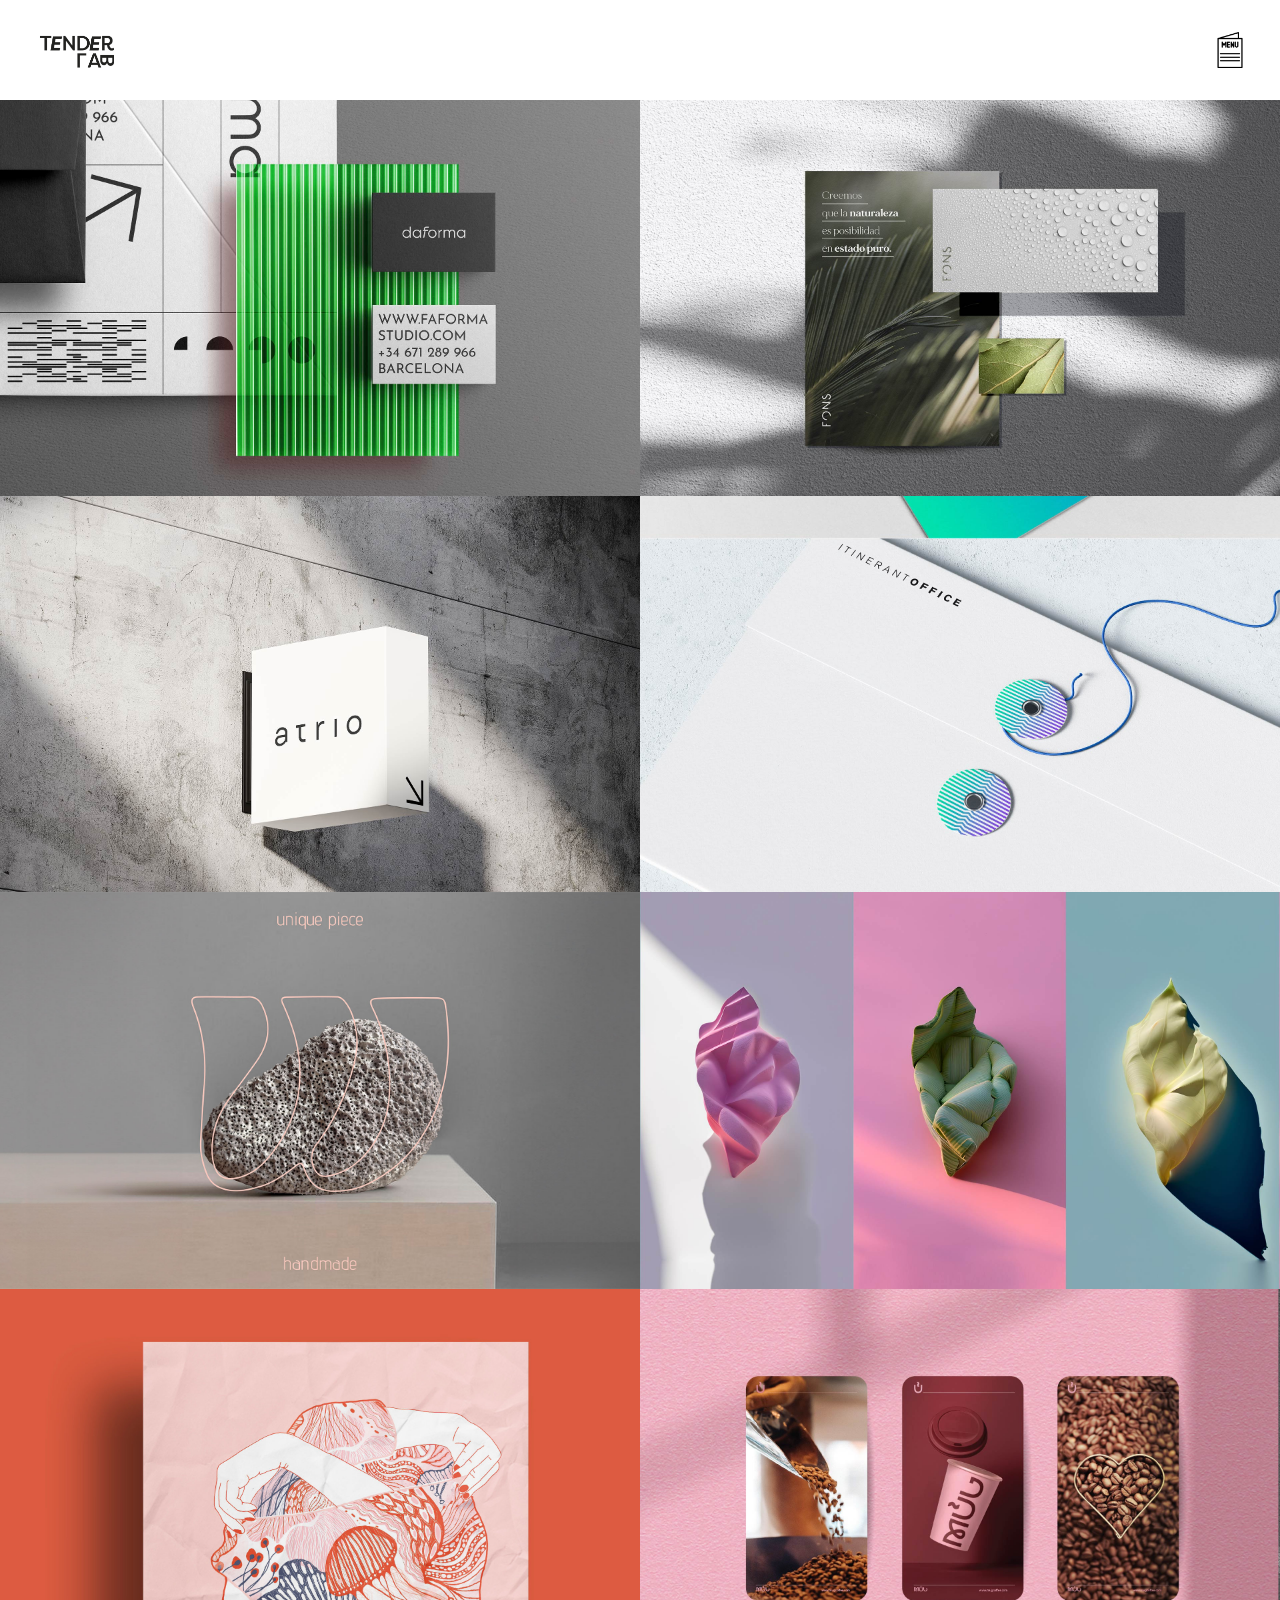
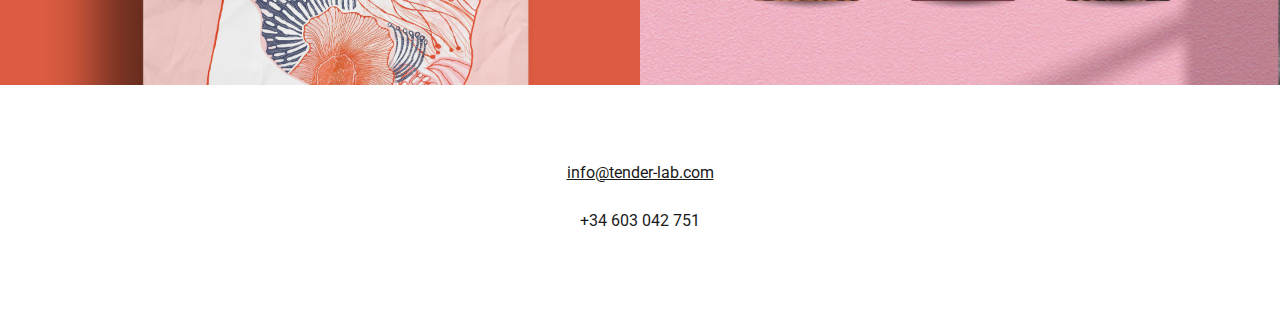
==== index.html @ 8814e97e "Add files via upload" ====
<!DOCTYPE html>
<!-- saved from url=(0027)https://www.keisukeono.com/ -->
<html lang="eng" data-whatinput="mouse" data-whatintent="mouse"><head><meta http-equiv="Content-Type" content="text/html; charset=UTF-8">
  
  <meta name="viewport" content="width=device-width, initial-scale=1.0">
  <meta http-equiv="X-UA-Compatible" content="ie=edge">
  
  <link rel="icon" href="https://www.keisukeono.com/wordpress/wp-content/themes/keisukeono/assets/img/favicon.ico">
  <link rel="apple-touch-icon" sizes="180x180" href="https://www.keisukeono.com/wordpress/wp-content/themes/keisukeono/assets/img/apple-touch-icon.png">
  
  <link href="css/css2" rel="stylesheet">
  <link rel="stylesheet" href="css/style.css">
  
  <title></title>

<!-- All In One SEO Pack 3.7.1[704,722] -->
<meta name="description" content="フォトグラファー 小野慶輔 のウェブサイトです。">

<script type="application/ld+json" class="aioseop-schema">{"@context":"https://schema.org","@graph":[{"@type":"Organization","@id":"https://www.keisukeono.com/#organization","url":"https://www.keisukeono.com/","name":"KEISUKE ONO","sameAs":[]},{"@type":"WebSite","@id":"https://www.keisukeono.com/#website","url":"https://www.keisukeono.com/","name":"KEISUKE ONO","publisher":{"@id":"https://www.keisukeono.com/#organization"},"potentialAction":{"@type":"SearchAction","target":"https://www.keisukeono.com/?s={search_term_string}","query-input":"required name=search_term_string"}},{"@type":"WebPage","@id":"https://www.keisukeono.com#webpage","url":"https://www.keisukeono.com","inLanguage":"ja","name":"KEISUKE ONO","isPartOf":{"@id":"https://www.keisukeono.com/#website"},"breadcrumb":{"@id":"https://www.keisukeono.com#breadcrumblist"},"description":"フォトグラファー 小野慶輔 のウェブサイトです。","about":{"@id":"https://www.keisukeono.com/#organization"}},{"@type":"BreadcrumbList","@id":"https://www.keisukeono.com#breadcrumblist","itemListElement":[{"@type":"ListItem","position":1,"item":{"@type":"WebPage","@id":"https://www.keisukeono.com/","url":"https://www.keisukeono.com/","name":"KEISUKE ONO"}}]}]}</script>
<link rel="canonical" href="https://www.keisukeono.com/">
<meta property="og:type" content="website">
<meta property="og:title" content="KEISUKE ONO">
<meta property="og:url" content="https://www.keisukeono.com/">
<meta property="og:site_name" content="KEISUKE ONO">
<meta property="og:image" content="https://www.keisukeono.com/wordpress/wp-content/uploads/2020/10/ogp.png">
<meta property="og:image:secure_url" content="https://www.keisukeono.com/wordpress/wp-content/uploads/2020/10/ogp.png">
<meta name="twitter:card" content="summary_large_image">
<meta name="twitter:title" content="KEISUKE ONO">
<meta name="twitter:image" content="https://www.keisukeono.com/wordpress/wp-content/uploads/2020/10/ogp.png">

<!--  -->

	<link rel="stylesheet" id="wp-block-library-css" href="css/style.min.css" type="text/css" media="all">
<link rel="https://api.w.org/" href="https://www.keisukeono.com/wp-json/">
<link rel="EditURI" type="application/rsd+xml" title="RSD" href="https://www.keisukeono.com/wordpress/xmlrpc.php?rsd">
<link rel="wlwmanifest" type="application/wlwmanifest+xml" href="https://www.keisukeono.com/wordpress/wp-includes/wlwmanifest.xml"> 
<style>
  @import url('https://fonts.googleapis.com/css2?family=Alexandria:wght@100;200;300;600&family=Epilogue:wght@100;500;600;700&family=Roboto:wght@100;300;700;900&display=swap');
  </style>

</head>


<body class="home blog page--loaded">  
<header class="g-header">

  <div class="g-menuBtn"><button><img class="g-headerLogo"  src="img/logo-light.gif"></button></div>
  <div class="g-menuBtn-right"><button><img class="g-headerLogo"  src="img/menu.png"></button></div>
  
  <div class="g-menu">
    <div class="g-menuInner">
      <div class="g-menuLists">
        <ul class="g-menuList">
          <li><a href="project_1.html"><span>DAFORMA</span></a></li>
                        <li><a href="project_2.html"><span>FONS ORIGIN</span></a></li>
                        <li><a href="project_3.html"><span>ATRIO ARCHITECTURE</span></a></li>
                        <li><a href="project_4.html"><span>ITINERANT OFFICE</span></a></li>
                        <li><a href="project_5.html"><span>WILDFLOWER</span></a></li>
                        <li><a href="project_6.html"><span>MP$</span></a></li>
                        <li><a href="project_7.html"><span>ILOVE</span></a></li>
                        <li><a href="project_8.html"><span>MUG</span></a></li>
                    </ul>
        <ul class="g-menuList mini">
          <li><a href="about_us.html"><span>PROFILE</span></a></li>
          <li><a href="https://www.instagram.com/_tenderlab/" target="_blank"><span>INSTAGRAM</span></a></li>
        </ul>

      </div>
    </div>

  </div>
</header>


<main class="l-main loaded" role="main">

    <div class="l-photoIndex">
        <div class="l-photoIndex__item"><a href="project_1.html">
      <div class="l-photoIndex__image">
        <img src="img/1.jpg" alt="" class="show">
      </div>
      <div class="l-photoIndex__information">
        <div class="l-photoIndex__titles">
          <div class="l-photoIndex__category">DAFORMA</div>
          
                    
          <div class="l-photoIndex__counter">Branding</div>
          
        </div>
        <div class="l-photoIndex__bg"><svg xmlns="http://www.w3.org/2000/svg" viewBox="0 0 350 390"><polygon points="350 390 0 390 0 0 350 390"></polygon></svg></div>
      </div>
    </a>
  </div>



        <div class="l-photoIndex__item"><a href="project_2.html">
      <div class="l-photoIndex__image">
        <img src="img/2.jpg" alt="" class="show">
      </div>
      <div class="l-photoIndex__information">
        <div class="l-photoIndex__titles">
          <div class="l-photoIndex__category">FONS</div>
          
                    
          <div class="l-photoIndex__counter">Branding</div>
          
        </div>
        <div class="l-photoIndex__bg"><svg xmlns="http://www.w3.org/2000/svg" viewBox="0 0 350 390"><polygon points="350 390 0 390 0 0 350 390"></polygon></svg></div>
      </div>
    </a>
  </div>





        <div class="l-photoIndex__item"><a href="project_3.html">
      <div class="l-photoIndex__image">
        <img src="img/6.jpg" alt="" class="show">
      </div>
      <div class="l-photoIndex__information">
        <div class="l-photoIndex__titles">
          <div class="l-photoIndex__category">ATRIO</div>
          
                    
          <div class="l-photoIndex__counter">Creative Development</div>
          
        </div>
        <div class="l-photoIndex__bg"><svg xmlns="http://www.w3.org/2000/svg" viewBox="0 0 350 390"><polygon points="350 390 0 390 0 0 350 390"></polygon></svg></div>
      </div>
    </a>
  </div>


        <div class="l-photoIndex__item"><a href="project_4.html">
      <div class="l-photoIndex__image">
        <img src="img/4.jpg" alt="" class="show">
      </div>
      <div class="l-photoIndex__information">
        <div class="l-photoIndex__titles">
          <div class="l-photoIndex__category">ITINERANT</div>
          
                    
          <div class="l-photoIndex__counter">Branding</div>
          
        </div>
        <div class="l-photoIndex__bg"><svg xmlns="http://www.w3.org/2000/svg" viewBox="0 0 350 390"><polygon points="350 390 0 390 0 0 350 390"></polygon></svg></div>
      </div>
    </a>
  </div>


        <div class="l-photoIndex__item"><a href="project_5.html">
      <div class="l-photoIndex__image">
        <img src="img/5.jpg" alt="" class="show">
      </div>
      <div class="l-photoIndex__information">
        <div class="l-photoIndex__titles">
          <div class="l-photoIndex__category">FLOWER</div>
          
          <div class="l-photoIndex__counter">Creative Development</div>
          
        </div>
        <div class="l-photoIndex__bg"><svg xmlns="http://www.w3.org/2000/svg" viewBox="0 0 350 390"><polygon points="350 390 0 390 0 0 350 390"></polygon></svg></div>
      </div>
    </a>
  
  </div>
        
        
        <div class="l-photoIndex__item"><a href="project_6.html">
      <div class="l-photoIndex__image">
        <img src="img/8.jpg" alt="" class="show">
      </div>
      <div class="l-photoIndex__information">
        <div class="l-photoIndex__titles">
          <div class="l-photoIndex__category">MP$</div>
          
                    
          <div class="l-photoIndex__counter">Design & Animation</div>
          
        </div>
        <div class="l-photoIndex__bg"><svg xmlns="http://www.w3.org/2000/svg" viewBox="0 0 350 390"><polygon points="350 390 0 390 0 0 350 390"></polygon></svg></div>
      </div>
    </a>
  </div>


  <div class="l-photoIndex__item"><a href="project_7.html">
    <div class="l-photoIndex__image">
      <img src="img/9.jpg" alt="" class="show">
    </div>
    <div class="l-photoIndex__information">
      <div class="l-photoIndex__titles">
        <div class="l-photoIndex__category">ILOVE</div>
        
                  
        <div class="l-photoIndex__counter">Illustration</div>
        
      </div>
      <div class="l-photoIndex__bg"><svg xmlns="http://www.w3.org/2000/svg" viewBox="0 0 350 390"><polygon points="350 390 0 390 0 0 350 390"></polygon></svg></div>
    </div>
  </a>
</div>


<div class="l-photoIndex__item"><a href="project_8.html">
  <div class="l-photoIndex__image">
    <img src="img/3.jpg" alt="" class="show">
  </div>
  <div class="l-photoIndex__information">
    <div class="l-photoIndex__titles">
      <div class="l-photoIndex__category">Mug</div>
      
                
      <div class="l-photoIndex__counter">Branding</div>
      
    </div>
    <div class="l-photoIndex__bg"><svg xmlns="http://www.w3.org/2000/svg" viewBox="0 0 350 390"><polygon points="350 390 0 390 0 0 350 390"></polygon></svg></div>
  </div>
</a>
</div>
  </div>
    </div>


    









      </div>
      
     

        




</main>
<footer class="g-footer">
  <p>
    <a href="mailto:info@tender-lab.com">info@tender-lab.com</a><br>
   <a href="tel:090-5484-7469">+34 603 042 751</a><br>
   <!-- <a href="https://www.instagram.com/_tenderlab/" target="_blank">Instagram</a> -->

   
  </p>
</footer>
  <!-- <script src="js/svgxuse.js"></script> -->
  <script src="js/infinite-scroll.pkgd.min.js"></script>
  <script src="js/app.js"></script>
  
  <script type="text/javascript" src="js/wp-embed.min.js"></script>

</body></html>
---- css/style.css ----
﻿
body,
dd,
dl,
dt,
figure,
h1,
h2,
h3,
h4,
h5,
h6,
html,
ol,
p,
ul {
    margin: 0;
    padding: 0;
    font-size: 100%;
    font-weight: 400;

    
}
ul,
li,
ol {
    list-style: none;
    padding: 0;
    margin: 0;
}




table {
    border-collapse: collapse;
}
:root {
    --color-white: #fff;
    --color-black: #1a1a1a;
    --color-bg: #f3f3f3;
    --color-bg-2: #e4e4e4;
    --color-grey: #4d4d4d;
    --color-green: #182220;
    /* --font-gothic: YakuHanJP_Narrow, "游ゴシック", YuGothic, "ヒラギノ角ゴ Pro", "Hiragino Kaku Gothic Pro", "Arial", "メイリオ", "Meiryo", sans-serif;
    --font-ie: メイリオ, "ヒラギノ角ゴ Pro", "Hiragino Kaku Gothic Pro", "Arial", "メイリオ", "Meiryo", sans-serif;
    --font-serif: "Baskerville", sans-serif;
    --font-sansserif: "Work Sans", YakuHanJP_Narrow, "游ゴシック", YuGothic, "ヒラギノ角ゴ Pro", "Hiragino Kaku Gothic Pro", sans-serif; */
    --font-size: 1rem;
    --font-size-px: 16px;
    --easing: cubic-bezier(0.25, 1, 0.5, 1);
}
@media screen and (max-width: 640px) {
    :root {
        --font-size: 0.74rem;
    }
}
html {
    font-size: 1rem;
}
@media screen and (max-width: 640px) {
    html {
        font-size: 0.74rem;
    }
}
body {
    color: var(--color-black);
 
font-family: 'Roboto', sans-serif;

    background-color: var(--color-white);
    /* line-height: 1.8; */
    line-height: .9;
    -webkit-font-smoothing: antialiased;
    padding-top: 6.25rem;
}
body.single {
    padding-top: 0rem;
}
@media screen and (max-width: 640px) {
    body {
        padding-top:8.4375rem;
    }
    body.home {
        padding-top: 0;
    }
}
a {
    color: var(--color-black);
    text-decoration: underline;
}
a:hover {
    text-decoration: none;
}
a[href^="tel"] {
    text-decoration: none;
    pointer-events: none;
}
@media screen and (max-width: 640px) {
    a[href^="tel"] {
        text-decoration: underline;
        pointer-events: auto;
    }
}
img {
    vertical-align: bottom;
}
input,
textarea {
    appearance: none;
    -webkit-appearance: none;
}
main {
    display: block;
}
button {
    display: block;
    padding: 0;
    -webkit-appearance: none;
    appearance: none;
    border: none;
    border-radius: 0;
    background-color: transparent;
}
input,
textarea,
select {
    -webkit-appearance: none;
    appearance: none;
    border: 1px solid var(--color-black);
    background-color: #fff;
    padding: 15px;
    font-size: 1.6rem;
    max-width: 100%;
    font-family: var(--font-gothic);
    box-sizing: border-box;
}
textarea {
    width: 100%;
}
input[type="submit"] {
    width: 240px;
    height: 60px;
    padding: 0;
    background-color: var(--color-black);
    color: #fff;
    border: none;
    display: block;
    margin-left: auto;
    margin-right: auto;
    cursor: pointer;
}
input[type="submit"]:hover {
    background-color: var(--color-green);
}
::selection {
    background-color: var(--color-green);
    color: #fff;
}
::-moz-selection {
    background-color: var(--color-green);
    color: #fff;
}
[data-whatintent="mouse"] *:focus {
    outline: none;
}
.g-header {
    position: fixed;
    width: 100%;
    height: 6.25rem;
    top: 0;
    left: 0;
    z-index: 100;
    /* From https://css.glass */
/* background: rgba(255, 255, 255, 0.06);
backdrop-filter: blur(5.2px);
-webkit-backdrop-filter: blur(5.2px); */
    


}
.g-footer{
    display: flex;
    flex-direction: row;
    flex-wrap: nowrap;
    justify-content: center;
    align-items: center;
    padding: 4rem;
    line-height: 3;
    text-align: center;
}



@media screen and (max-width: 640px) {
    .g-header {
        /* height: 5.4375rem; */
    }
    .home .g-header {
        position: relative;
        /* height: 50vh; */
    }
}
.g-headerLogo {
    text-align: center;
    opacity: 0;
    transition: opacity 0.3s cubic-bezier(0.77, 0, 0.175, 1);
    width: 10vh;
}
.g-headerLogo.is-set {
    opacity: 1;
}
.g-headerLogo a {
    display: inline-block;
    text-decoration: none;
    font-size: 1.25rem;
    line-height: 6.25rem;
    font-family: var(--font-sansserif);
    letter-spacing: 0.1em;
}
.is-opening .g-headerLogo {
    width: 100%;
    position: fixed;
    top: 50%;
    margin-top: -3.125rem;
}
.is-opening .g-headerLogo .letter {
    opacity: 0;
}
@media screen and (max-width: 640px) {
    .g-headerLogo a {
        line-height: 5.4375rem;
    }
    .home .g-headerLogo a {
        line-height: 50vh;
    }
}
.g-menu {
    position: fixed;
    bottom: 0;
    left: 0;
    width: 100%;

    height: 100vh;
    z-index: 101;
    transition: opacity 0.1s, visibility 0.1s;
    opacity: 0;
    visibility: hidden;
}
.menu--open .g-menu {
    opacity: 1;
    visibility: visible;
}
@media screen and (max-width: 640px) {
    .g-menu {
        bottom: auto;
        top: 0;
        width: 100vw;
        height: 100vh;
    }
}
.g-menuInner {
    width: 100%;
    height: 100%;
    display: flex;
    align-items: center;
    padding: 6rem;
    box-sizing: border-box;
    position: relative;
    z-index: 1;
    font-family: var(--font-sansserif);
    letter-spacing: 0.1em;
    /* background-color: white; */
    opacity: .8;
    background-color: #fff;
    transition: opacity 0.3s, visibility 0.3s;
    justify-content: center;
    font-size: 84px;
}
@media screen and (max-width: 640px) {
    .g-menuInner {
        padding: 1.875rem;
    }
    .g-menuInner:after {
        content: "";
        display: block;
        position: absolute;
        top: 0;
        bottom: 0;
        left: 0;
        right: 0;
        background-color: #fff;
        transition: opacity 0.3s, visibility 0.3s;
        opacity: 0;
        visibility: hidden;
    }
    .menu--open .g-menuInner:after {
        opacity: 1;
        visibility: visible;
    }
}

.profile_pic{
    width: fit-content;
    height: 50vh;
    display: inline;
}


@media screen and (max-width: 640px) {
    .g-menuLists {
        padding-bottom: 2.5rem;
        position: relative;
        z-index: 1;
    }
}

@media screen and (max-width: 640px) {
    .profile_pic{
        display: none;
       }
}




.g-menuList {
    margin-bottom: 1.875rem;
    opacity: 0;
    transition: opacity 0.3s cubic-bezier(0.77, 0, 0.175, 1) 0.3s;
}
.menu--open .g-menuList {
    opacity: 1;
}
.g-menuList li a {
    display: inline-block;
    text-decoration: none;
    line-height: 2.4;
    font-size: 1.2rem;
    position: relative;
    transition: color 0.3s cubic-bezier(0.77, 0, 0.175, 1);
}
.g-menuList li a:before {
    content: "";
    display: block;
    background-color: #000;
    position: absolute;
    top: 6px;
    bottom: 6px;
    left: -4px;
    right: -4px;
    transform-origin: 0 50%;
    /* transition: transform 0.3s cubic-bezier(0.77, 0, 0.175, 1); */
    transform: scaleX(0);
    z-index: 0;
}
.g-menuList li a span {
    position: relative;
    z-index: 1;
}
.g-menuList li a:hover {
    color: #fff;
}
.g-menuList li a:hover:before {
    transform: scale(1);
}
.g-menuList.mini {
    margin-bottom: 1.875rem;
}
.g-menuList.mini li a {
    font-size: 0.75rem;
}
@media screen and (max-width: 640px) {
    .g-menuList {
        margin-bottom: 3.75rem;
    }
    .g-menuList.mini {
        margin-bottom: 2.5rem;
    }
    .g-menuList li a {
        font-size: 1.125rem;
    }
    .g-menuList.mini li a {
        font-size: 1rem;
    }
}
.g-menuCopyright {
    font-size: 0.625rem;
    opacity: 0;
    transition: opacity 0.3s cubic-bezier(0.77, 0, 0.175, 1) 0.3s;
}
.menu--open .g-menuCopyright {
    opacity: 1;
}
@media screen and (max-width: 640px) {
    .g-menuCopyright {
        font-size: 0.75rem;
    }
}
/* .g-menuBg {
    position: absolute;
    top: 0;
    left: 0;
    width: 100%;
    height: 100%;
    z-index: 0;
    opacity: 0;
    transition: transform 0.6s var(--easing), opacity 0.6s var(--easing);
    transform-origin: 0 0;
    transform: rotate(10deg);
}
.g-menuBg svg {
    fill: #fff;
    width: 100%;
    height: 100%;
} */
.menu--open .g-menuBg {
    opacity: 1;
    transform: rotate(0);
}
@media screen and (max-width: 640px) {
    .g-menuBg {
        height: 111.3924051vw;
    }
}
.g-menuBtn {
    position: absolute;
    width: 6.25rem;
    height: 6.25rem;
    top: 0;
    left: 0;
    z-index: 102;
    transition: opacity 1s var(--easing);
}

.g-menuBtn-right{
    position: absolute;
    width: 6.25rem;
    height: 6.25rem;
    top: 0;
    right: 0;
    z-index: 102;
    transition: opacity 1s var(--easing);
}
.g-menuBtn-right img{
 width: 70%;
}




.g-menuBtn-right button {
    width: 100%;
    height: 100%;
    padding: 1.5rem;
    box-sizing: border-box;
    cursor: pointer;
}


.is-opening .g-menuBtn {
    opacity: 0;
}
.g-menuBtn button {
    width: 100%;
    height: 100%;
    padding: 1.5rem;
    box-sizing: border-box;
    cursor: pointer;
}
.g-menuBtn button svg {
    width: 100%;
    height: 100%;
    fill: none;
    stroke: #000;
    stroke-miterlimit: 10;
    transition: opacity 0.3s cubic-bezier(0.77, 0, 0.175, 1);
}
.g-menuBtn:hover button svg {
    opacity: 0.3;
}
@media screen and (max-width: 640px) {
    .g-menuBtn {
        width: 5.4375rem;
        height: 5.4375rem;
    }
    .g-menuBtn button {
        padding: 1.3125rem;
    }
    .g-menuBtn-right img{
        width: 100%;
       }
}
.g-menuBack {
    position: absolute;
    width: 6.25rem;
    height: 6.25rem;
    top: 0;
    left: 0;
    z-index: 100;
    transition: opacity 1s var(--easing);
}
.is-opening .g-menuBack {
    opacity: 0;
}
.g-menuBack:hover a svg {
    opacity: 0.3;
}
.g-menuBack a {
    display: block;
    width: 100%;
    height: 100%;
    padding: 1.5625rem;
    box-sizing: border-box;
    cursor: pointer;
}
.g-menuBack a svg {
    transition: opacity 0.3s cubic-bezier(0.77, 0, 0.175, 1);
}
.g-menuBack a svg .a,
.g-menuBack a svg .b {
    fill: none;
    stroke: #000;
    stroke-miterlimit: 10;
}
.g-menuBack a svg .a {
    stroke-width: 1.06px;
}
.g-menuBack a svg .b {
    stroke-width: 1.06px;
}
@media screen and (max-width: 640px) {
    .g-menuBack {
        width: 5.4375rem;
        height: 5.4375rem;
    }
    .g-menuBack a {
        padding: 1.3125rem;
    }
}
.l-main {
    /* padding-bottom: 7.5rem; */
    transition: opacity 1s var(--easing);
}
.is-opening .l-main {
    opacity: 0;
}
svg.menu-btn-icon {
    fill: none;
    stroke: #000;
    stroke-miterlimit: 10;
}
.c-pageTitle {
    padding: 0.625rem 0 3.125rem;
    text-align: center;
    font-size: 1.125rem;
    letter-spacing: 0.1em;
    font-family: var(--font-sansserif);
}
.l-photoIndex {
    display: flex;
    flex-wrap: wrap;
    /* flex-direction: column;
    align-content: center; */
}
.l-photoIndex_inner {
    display: flex;
    flex-wrap: wrap;
    flex-direction: column;
    align-content: center;
}

.l-photoIndex__item {
    width: 50%;
    position: relative;
}

.l-photoIndex__item:after {
    content:'\A';
    position:absolute;
    width:100%; height:100%;
    top:0; left:0;
    background:rgba(0,0,0,0.6);
    opacity:0;
    transition: all 0.5s;
    -webkit-transition: all 0.5s;
}



.l-photoIndex__item_inner {
    width: 90%;
    position: relative;
    opacity: 1
    ;
}
.l-photoIndex__item:hover:after {
    opacity:1;
}



.l-photoIndex__item a {
    display: block;
    text-decoration: none;
}
.mini .l-photoIndex__item {
    width: calc(100% / 3);
}
@media screen and (max-width: 640px) {
    .l-photoIndex__item {
        width: 100%;
    }
    .l-photoIndex__item_inner {
        width: 100%;
    }
    .mini .l-photoIndex__item {
        width: calc(100% / 2);
    }
}
.l-photoIndex__image {
    position: relative;
   
}
.l-photoIndex__image:before {
    content: "";
    display: block;
    padding-top: 61.9047619%;
}
.l-photoIndex__image img {
    position: absolute;
    top: 0;
    left: 0;
    width: 100%;
    height: 100%;
    object-fit: cover;
    object-position: 50% 50%;
    opacity: 1;
    transition: opacity 0.6s;
}
.l-photoIndex__image img.show {
    opacity: 1;
}
.mini .l-photoIndex__image:hover img {
    transition: all 0.4s var(--easing);
}
.mini .l-photoIndex__image:hover img:hover {
    opacity: 0.8;
}
.l-photoIndex__information {
    position: absolute;
    bottom: 0;
    left: 0;
    width: 55.55%;
    height: 100%;
    color: #fff;
    padding: 1.875rem;
    z-index: 1;
    font-family: var(--font-sansserif);
    letter-spacing: 0.05em;
    display: flex;
    align-items: flex-end;
    justify-content: flex-start;
    overflow: hidden;
}
.l-photoIndex__titles {
    position: relative;
    z-index: 1;
    opacity: 0;
    transition: opacity 0.4s cubic-bezier(0.77, 0, 0.175, 1);
        font-size: 98px;
      text-transform: lowercase;
      font-weight: 900;
      -webkit-text-fill-color: transparent;
      -webkit-text-stroke: 1.3px;
     
}
.l-photoIndex__counter {
    margin-top: 0.625rem;
    font-size: 0.75rem;
    font-weight: 100;
    text-transform: capitalize;
    font-size: .9rem;
}
.l-photoIndex__title {
    padding-top: 0.9375rem;
    padding-bottom: 1.875rem;
    text-align: center;
    font-family: var(--font-sansserif);
    letter-spacing: 0.05em;
    line-height: 1.4;
    font-weight: bold;

}
/* .l-photoIndex__bg {
    position: absolute;
    width: 30%;
    height: 100%;
    top: 0;
    left: 0;
    z-index: 0;
    transition: transform 0.5s var(--easing), opacity 0.5s var(--easing);
    transform-origin: 0 0;
    transform: rotate(40deg);
    opacity: 0;
} */
/* .l-photoIndex__bg svg {
    width: 200%;
    height: 200%;
}
.l-photoIndex__item:hover .l-photoIndex__bg,
.l-photoIndex__item.visible .l-photoIndex__bg {
    transform: rotate(0);
    opacity: 1;
} */
.l-photoIndex__item:hover .l-photoIndex__titles,
.l-photoIndex__item.visible .l-photoIndex__titles {
    opacity: 1;
}
.l-photoSlider {
    position: relative;
}
.l-photoSlider:after {
    content: "";
    display: block;
    position: absolute;
    bottom: -18px;
    left: 50%;
    margin-left: -6px;
    width: 0;
    height: 0;
    border-style: solid;
    border-width: 6px 6px 0 6px;
    border-color: #000 transparent transparent transparent;
}
@media screen and (max-width: 640px) {
    .l-photoSlider:after {
        bottom: -12px;
        border-width: 4px 4px 0 4px;
        margin-left: -4px;
    }
}
.l-photoSlider__loading {
    width: 100px;
    height: 100px;
    position: fixed;
    top: calc(50%);
    left: 50%;
    margin-top: -50px;
    margin-left: -50px;
    z-index: 10;
    animation: loading 1s infinite;
    transition: opacity 0.3s, visibility 0.3s;
}
.l-photoSlider__loading img {
    width: 100%;
    height: 100%;
}
.loaded .l-photoSlider__loading {
    opacity: 0;
    visibility: hidden;
}
@media screen and (max-width: 640px) {
    .l-photoSlider__loading {
        width: 50px;
        height: 50px;
        margin-top: -25px;
        margin-left: -25px;
        top: calc(50%);
    }
}
@keyframes loading {
    0% {
        transform: rotate(0);
    }
    100% {
        transform: rotate(360deg);
    }
}
.l-photoSliderMain {
    width: 100vw;
    height: calc(100vh - 90px);
    padding: 3.4375rem 5rem;
    box-sizing: border-box;
    text-align: center;
    display: flex;
    align-items: center;
    justify-content: center;
    position: relative;
    opacity: 0;
    transition: opacity 0.3s;
}
.loaded .l-photoSliderMain {
    opacity: 1;
}
.l-photoSliderMain .slick-list,
.l-photoSliderMain .slick-track,
.l-photoSliderMain .slick-slide,
.l-photoSliderMain .slick-slide > div {
    height: 100%;
}
@media screen and (max-width: 640px) {
    .l-photoSliderMain {
        height: calc(100vh - 70px);
        padding: 6rem 2rem 4rem;
    }
}
.l-photoSliderMain__item {
    width: 100vw;
    height: 100%;
    display: flex !important;
    align-items: center;
    justify-content: center;
    text-align: center;
}
.l-photoSliderMain__item img {
    max-width: 100%;
    max-height: 100%;
    margin: auto;
    display: block;
}
.l-photoSliderThumbnail {
    overflow: scroll;
    -ms-overflow-style: none;
    scrollbar-width: none;
    opacity: 0;
    transition: opacity 0.3s;
}
.l-photoSliderThumbnail::-webkit-scrollbar {
    display: none;
}
.loaded .l-photoSliderThumbnail {
    opacity: 1;
}
@media screen and (max-width: 640px) {
    .l-photoSliderThumbnail {
        height: 4.375rem;
    }
    .l-photoSliderThumbnail .l-photoSliderThumbnail__item {
        font-size: 0;
    }
}
.l-photoSliderThumbnail__inner {
    white-space: nowrap;
}
.l-photoSliderThumbnail__item {
    cursor: pointer;
}
.l-photoSliderThumbnail__item p {
    height: 3.75rem;
    padding: 0 0.125rem;
    position: relative;
}
.l-photoSliderThumbnail__item p img {
    width: 100%;
    height: 100%;
    object-fit: cover;
}
@media screen and (max-width: 640px) {
    .l-photoSliderThumbnail__item {
        height: 4.375rem;
    }
    .l-photoSliderThumbnail__item p {
        height: 4.375rem;
    }
}
.l-photoSingleContent {
    margin-top: 5rem;
    margin-right: 5rem;
    margin-left: 50%;
    font-family: var(--font-sansserif);
    letter-spacing: 0.1em;
}
@media screen and (max-width: 640px) {
    .l-photoSingleContent {
        margin-right: 3.75rem;
        margin-left: 3.75rem;
    }
}
.l-photoSingleContent__tags {
    font-size: 0.75rem;
}
.l-photoSingleContent__tags span {
    margin-right: 1rem;
}
.l-photoSingleContent__title {
    margin-top: 0.625rem;
    font-size: 1.125rem;
}
.l-photoSingleContent__date {
    margin-top: 0.3125rem;
    font-size: 0.75rem;
}
.l-photoSingleContent__content {
    margin-top: 1.875rem;
    letter-spacing: 0.1em;
    font-size: 0.8125rem;
}
.l-movieMain {
    width: 100%;
    height: calc(100vh);
    display: flex;
    align-items: center;
    justify-content: center;
    padding: 3.4375rem 12rem;
    box-sizing: border-box;
    flex-direction: row;
    flex-wrap: nowrap;
}

.l-movieContainer {
    position: relative;
    width: 100%;
    height: 100%;
    max-width: 960px;
    max-height: 800px;
    display: flex;
    justify-content: flex-end;
    align-content: space-between;
    flex-direction: row;
    flex-wrap: nowrap;
    align-items: flex-end;
}

video{
    margin-right: 22px;
}

.l-movieContainer p {
    display: none;
}
.l-profile {
    margin-top: 3.75rem;
    display: flex;
    justify-content: space-between;
}
.l-profile.u-wrap-s {
    max-width: 60rem;
}
@media screen and (max-width: 640px) {
    .l-movieMain{
        display: flex;
        padding: 0;
        height: auto;
    }

    .filler{
        display: none;
    }

    .l-movieContainer {
        display: flex;
    flex-direction: column;
    flex-wrap: nowrap;
    align-items: center;
    justify-content: flex-start;
       
    }

    video{
        width: 80%;
        position: relative;
        height: auto;
        padding-bottom: 2rem;
    }
    .l-profile {
        flex-direction: column;
    }
}
.l-profile__left {
    width: 34.375%;
    padding-left: 1.875rem;
    box-sizing: border-box;
}
@media screen and (max-width: 640px) {
    .l-profile__left {
        width: 100%;
        padding-left: 0;
    }
}
.l-profile__right {
    width: 54.16667%;
    padding-top: 3.125rem;
}
@media screen and (max-width: 640px) {
    .l-profile__right {
        width: 100%;
        padding-top: 2.5rem;
    }
}
.l-profile__text {
    font-size: 0.8125rem;
    letter-spacing: 0.05em;
    line-height: 1.6;
}
.l-profile__text p {
    margin-bottom: 1.5em;
}
.l-profile__text dl:after {
    content: "";
    display: block;
    clear: both;
}
.l-profile__text dt,
.l-profile__text dd {
    float: left;
}
.l-profile__text dt {
    width: 4em;
    clear: left;
}
.l-profile__section {
    padding-bottom: 5rem;
}
@media screen and (max-width: 640px) {
    .l-profile__section {
        padding-bottom: 2.5rem;
    }
}
.l-profile__logo svg .a {
    fill: #fff;
}
.l-profile__logo svg .a,
.l-profile__logo svg .b {
    stroke: #000;
    stroke-miterlimit: 10;
}
.l-profile__logo svg .b {
    fill: none;
}
@media screen and (max-width: 640px) {
    .l-profile__logo {
        max-width: 80%;
        margin-left: auto;
        margin-right: auto;
    }
}
.infinite-scroll-page-next,
.infinite-scroll-page-load-status {
    text-align: center;
    font-family: "alternate-gothic-no-1-d", sans-serif;
}
.infinite-scroll-page-next {
    margin: 3em 0;
    display: none;
}
.infinite-scroll-page-load-status {
    margin: 3em 0;
}
.infinite-scroll-request {
    width: 50px;
    height: 50px;
    margin: 0 auto;
    animation: loading 1s infinite;
}
@media screen and (max-width: 640px) {
    .infinite-scroll-request {
        width: 30px;
        height: 30px;
    }
}
.u-wrap {
    max-width: 72.5rem;
    margin-left: auto;
    margin-right: auto;
    padding-left: 2.5rem;
    padding-right: 2.5rem;
}
.u-wrap-s {
    max-width: 45rem;
    margin-left: auto;
    margin-right: auto;
    padding-left: 2.5rem;
    padding-right: 2.5rem;
}
.u-sp-only {
    display: none;
}
@media screen and (max-width: 640px) {
    .u-sp-only {
        display: block;
    }
}
@media screen and (max-width: 640px) {
    .u-pc-only {
        display: none;
    }
}
.u-ac {
    text-align: center;
}
.u-ar {
    text-align: right;
}
---- css/style.min.css ----
.wp-block-audio figcaption{margin-top:.5em;margin-bottom:1em}.wp-block-audio audio{width:100%;min-width:300px}.wp-block-button{color:#fff}.wp-block-button.aligncenter{text-align:center}.wp-block-button.alignright{text-align:right}.wp-block-button__link{background-color:#32373c;border:none;border-radius:28px;box-shadow:none;color:inherit;cursor:pointer;display:inline-block;font-size:18px;margin:0;padding:12px 24px;text-align:center;text-decoration:none;overflow-wrap:break-word}.wp-block-button__link:active,.wp-block-button__link:focus,.wp-block-button__link:hover,.wp-block-button__link:visited{color:inherit}.wp-gs .wp-block-button__link:not(.has-background){background-color:var(--wp-block-core-button--color--background,var(--wp-color--primary,#32373c))}.is-style-squared .wp-block-button__link{border-radius:0}.no-border-radius.wp-block-button__link{border-radius:0!important}.is-style-outline{color:#32373c}.is-style-outline .wp-block-button__link{background-color:transparent;border:2px solid}.wp-block-buttons .wp-block-button{display:inline-block;margin-right:8px;margin-bottom:8px}.wp-block-buttons.alignright .wp-block-button{margin-right:none;margin-left:8px}.wp-block-buttons.aligncenter,.wp-block-calendar{text-align:center}.wp-block-calendar tbody td,.wp-block-calendar th{padding:4px;border:1px solid #e2e4e7}.wp-block-calendar tfoot td{border:none}.wp-block-calendar table{width:100%;border-collapse:collapse;font-family:-apple-system,BlinkMacSystemFont,Segoe UI,Roboto,Oxygen-Sans,Ubuntu,Cantarell,Helvetica Neue,sans-serif}.wp-block-calendar table th{font-weight:400;background:#edeff0}.wp-block-calendar a{text-decoration:underline}.wp-block-calendar tfoot a{color:#00739c}.wp-block-calendar table caption,.wp-block-calendar table tbody{color:#40464d}.wp-block-categories.alignleft{margin-right:2em}.wp-block-categories.alignright{margin-left:2em}.wp-block-columns{display:flex;margin-bottom:28px;flex-wrap:wrap}@media (min-width:782px){.wp-block-columns{flex-wrap:nowrap}}.wp-block-columns.has-background{padding:20px 30px}.wp-block-column{flex-grow:1;min-width:0;word-break:break-word;overflow-wrap:break-word}@media (max-width:599px){.wp-block-column{flex-basis:100%!important}}@media (min-width:600px) and (max-width:781px){.wp-block-column{flex-basis:calc(50% - 16px)!important;flex-grow:0}.wp-block-column:nth-child(2n){margin-left:32px}}@media (min-width:782px){.wp-block-column{flex-basis:0;flex-grow:1}.wp-block-column[style]{flex-grow:0}.wp-block-column:not(:first-child){margin-left:32px}}.wp-block-columns.are-vertically-aligned-top{align-items:flex-start}.wp-block-columns.are-vertically-aligned-center{align-items:center}.wp-block-columns.are-vertically-aligned-bottom{align-items:flex-end}.wp-block-column.is-vertically-aligned-top{align-self:flex-start}.wp-block-column.is-vertically-aligned-center{-ms-grid-row-align:center;align-self:center}.wp-block-column.is-vertically-aligned-bottom{align-self:flex-end}.wp-block-column.is-vertically-aligned-bottom,.wp-block-column.is-vertically-aligned-center,.wp-block-column.is-vertically-aligned-top{width:100%}.wp-block-cover,.wp-block-cover-image{position:relative;background-color:#000;background-size:cover;background-position:50%;min-height:430px;height:100%;width:100%;display:flex;justify-content:center;align-items:center;overflow:hidden}.wp-block-cover-image.has-parallax,.wp-block-cover.has-parallax{background-attachment:fixed}@supports (-webkit-overflow-scrolling:touch){.wp-block-cover-image.has-parallax,.wp-block-cover.has-parallax{background-attachment:scroll}}@media (prefers-reduced-motion:reduce){.wp-block-cover-image.has-parallax,.wp-block-cover.has-parallax{background-attachment:scroll}}.wp-block-cover-image.has-background-dim:before,.wp-block-cover.has-background-dim:before{content:"";background-color:inherit}.wp-block-cover-image.has-background-dim:not(.has-background-gradient):before,.wp-block-cover-image .wp-block-cover__gradient-background,.wp-block-cover.has-background-dim:not(.has-background-gradient):before,.wp-block-cover .wp-block-cover__gradient-background{position:absolute;top:0;left:0;bottom:0;right:0;z-index:1}.wp-block-cover-image.has-background-dim:not(.has-background-gradient):before,.wp-block-cover-image .wp-block-cover__gradient-background,.wp-block-cover.has-background-dim:not(.has-background-gradient):before,.wp-block-cover .wp-block-cover__gradient-background{opacity:.5}.wp-block-cover-image.has-background-dim.has-background-dim-10:not(.has-background-gradient):before,.wp-block-cover.has-background-dim.has-background-dim-10:not(.has-background-gradient):before{opacity:.1}.wp-block-cover-image.has-background-dim.has-background-dim-10 .wp-block-cover__gradient-background,.wp-block-cover.has-background-dim.has-background-dim-10 .wp-block-cover__gradient-background{opacity:.1}.wp-block-cover-image.has-background-dim.has-background-dim-20:not(.has-background-gradient):before,.wp-block-cover.has-background-dim.has-background-dim-20:not(.has-background-gradient):before{opacity:.2}.wp-block-cover-image.has-background-dim.has-background-dim-20 .wp-block-cover__gradient-background,.wp-block-cover.has-background-dim.has-background-dim-20 .wp-block-cover__gradient-background{opacity:.2}.wp-block-cover-image.has-background-dim.has-background-dim-30:not(.has-background-gradient):before,.wp-block-cover.has-background-dim.has-background-dim-30:not(.has-background-gradient):before{opacity:.3}.wp-block-cover-image.has-background-dim.has-background-dim-30 .wp-block-cover__gradient-background,.wp-block-cover.has-background-dim.has-background-dim-30 .wp-block-cover__gradient-background{opacity:.3}.wp-block-cover-image.has-background-dim.has-background-dim-40:not(.has-background-gradient):before,.wp-block-cover.has-background-dim.has-background-dim-40:not(.has-background-gradient):before{opacity:.4}.wp-block-cover-image.has-background-dim.has-background-dim-40 .wp-block-cover__gradient-background,.wp-block-cover.has-background-dim.has-background-dim-40 .wp-block-cover__gradient-background{opacity:.4}.wp-block-cover-image.has-background-dim.has-background-dim-50:not(.has-background-gradient):before,.wp-block-cover.has-background-dim.has-background-dim-50:not(.has-background-gradient):before{opacity:.5}.wp-block-cover-image.has-background-dim.has-background-dim-50 .wp-block-cover__gradient-background,.wp-block-cover.has-background-dim.has-background-dim-50 .wp-block-cover__gradient-background{opacity:.5}.wp-block-cover-image.has-background-dim.has-background-dim-60:not(.has-background-gradient):before,.wp-block-cover.has-background-dim.has-background-dim-60:not(.has-background-gradient):before{opacity:.6}.wp-block-cover-image.has-background-dim.has-background-dim-60 .wp-block-cover__gradient-background,.wp-block-cover.has-background-dim.has-background-dim-60 .wp-block-cover__gradient-background{opacity:.6}.wp-block-cover-image.has-background-dim.has-background-dim-70:not(.has-background-gradient):before,.wp-block-cover.has-background-dim.has-background-dim-70:not(.has-background-gradient):before{opacity:.7}.wp-block-cover-image.has-background-dim.has-background-dim-70 .wp-block-cover__gradient-background,.wp-block-cover.has-background-dim.has-background-dim-70 .wp-block-cover__gradient-background{opacity:.7}.wp-block-cover-image.has-background-dim.has-background-dim-80:not(.has-background-gradient):before,.wp-block-cover.has-background-dim.has-background-dim-80:not(.has-background-gradient):before{opacity:.8}.wp-block-cover-image.has-background-dim.has-background-dim-80 .wp-block-cover__gradient-background,.wp-block-cover.has-background-dim.has-background-dim-80 .wp-block-cover__gradient-background{opacity:.8}.wp-block-cover-image.has-background-dim.has-background-dim-90:not(.has-background-gradient):before,.wp-block-cover.has-background-dim.has-background-dim-90:not(.has-background-gradient):before{opacity:.9}.wp-block-cover-image.has-background-dim.has-background-dim-90 .wp-block-cover__gradient-background,.wp-block-cover.has-background-dim.has-background-dim-90 .wp-block-cover__gradient-background{opacity:.9}.wp-block-cover-image.has-background-dim.has-background-dim-100:not(.has-background-gradient):before,.wp-block-cover.has-background-dim.has-background-dim-100:not(.has-background-gradient):before{opacity:1}.wp-block-cover-image.has-background-dim.has-background-dim-100 .wp-block-cover__gradient-background,.wp-block-cover.has-background-dim.has-background-dim-100 .wp-block-cover__gradient-background{opacity:1}.wp-block-cover-image.alignleft,.wp-block-cover-image.alignright,.wp-block-cover.alignleft,.wp-block-cover.alignright{max-width:290px;width:100%}.wp-block-cover-image:after,.wp-block-cover:after{display:block;content:"";font-size:0;min-height:inherit}@supports ((position:-webkit-sticky) or (position:sticky)){.wp-block-cover-image:after,.wp-block-cover:after{content:none}}.wp-block-cover-image.aligncenter,.wp-block-cover-image.alignleft,.wp-block-cover-image.alignright,.wp-block-cover.aligncenter,.wp-block-cover.alignleft,.wp-block-cover.alignright{display:flex}.wp-block-cover-image .wp-block-cover__inner-container,.wp-block-cover .wp-block-cover__inner-container{width:calc(100% - 70px);z-index:1;color:#f8f9f9}.wp-block-cover-image .wp-block-subhead:not(.has-text-color),.wp-block-cover-image h1:not(.has-text-color),.wp-block-cover-image h2:not(.has-text-color),.wp-block-cover-image h3:not(.has-text-color),.wp-block-cover-image h4:not(.has-text-color),.wp-block-cover-image h5:not(.has-text-color),.wp-block-cover-image h6:not(.has-text-color),.wp-block-cover-image p:not(.has-text-color),.wp-block-cover .wp-block-subhead:not(.has-text-color),.wp-block-cover h1:not(.has-text-color),.wp-block-cover h2:not(.has-text-color),.wp-block-cover h3:not(.has-text-color),.wp-block-cover h4:not(.has-text-color),.wp-block-cover h5:not(.has-text-color),.wp-block-cover h6:not(.has-text-color),.wp-block-cover p:not(.has-text-color){color:inherit}.wp-block-cover__video-background{position:absolute;top:50%;left:50%;transform:translateX(-50%) translateY(-50%);width:100%;height:100%;z-index:0;object-fit:cover}.wp-block-cover-image-text,.wp-block-cover-text,section.wp-block-cover-image h2{color:#fff}.wp-block-cover-image-text a,.wp-block-cover-image-text a:active,.wp-block-cover-image-text a:focus,.wp-block-cover-image-text a:hover,.wp-block-cover-text a,.wp-block-cover-text a:active,.wp-block-cover-text a:focus,.wp-block-cover-text a:hover,section.wp-block-cover-image h2 a,section.wp-block-cover-image h2 a:active,section.wp-block-cover-image h2 a:focus,section.wp-block-cover-image h2 a:hover{color:#fff}.wp-block-cover-image .wp-block-cover.has-left-content{justify-content:flex-start}.wp-block-cover-image .wp-block-cover.has-right-content{justify-content:flex-end}.wp-block-cover-image.has-left-content .wp-block-cover-image-text,.wp-block-cover.has-left-content .wp-block-cover-text,section.wp-block-cover-image.has-left-content>h2{margin-left:0;text-align:left}.wp-block-cover-image.has-right-content .wp-block-cover-image-text,.wp-block-cover.has-right-content .wp-block-cover-text,section.wp-block-cover-image.has-right-content>h2{margin-right:0;text-align:right}.wp-block-cover-image .wp-block-cover-image-text,.wp-block-cover .wp-block-cover-text,section.wp-block-cover-image>h2{font-size:2em;line-height:1.25;z-index:1;margin-bottom:0;max-width:580px;padding:14px;text-align:center}.block-editor-block-list__block[data-type="core/embed"][data-align=left],.block-editor-block-list__block[data-type="core/embed"][data-align=right],.wp-block-embed.alignleft,.wp-block-embed.alignright{max-width:360px;width:100%}.wp-block-embed{margin-bottom:1em}.wp-block-embed figcaption{margin-top:.5em;margin-bottom:1em}.wp-embed-responsive .wp-block-embed.wp-embed-aspect-1-1 .wp-block-embed__wrapper,.wp-embed-responsive .wp-block-embed.wp-embed-aspect-1-2 .wp-block-embed__wrapper,.wp-embed-responsive .wp-block-embed.wp-embed-aspect-4-3 .wp-block-embed__wrapper,.wp-embed-responsive .wp-block-embed.wp-embed-aspect-9-16 .wp-block-embed__wrapper,.wp-embed-responsive .wp-block-embed.wp-embed-aspect-16-9 .wp-block-embed__wrapper,.wp-embed-responsive .wp-block-embed.wp-embed-aspect-18-9 .wp-block-embed__wrapper,.wp-embed-responsive .wp-block-embed.wp-embed-aspect-21-9 .wp-block-embed__wrapper{position:relative}.wp-embed-responsive .wp-block-embed.wp-embed-aspect-1-1 .wp-block-embed__wrapper:before,.wp-embed-responsive .wp-block-embed.wp-embed-aspect-1-2 .wp-block-embed__wrapper:before,.wp-embed-responsive .wp-block-embed.wp-embed-aspect-4-3 .wp-block-embed__wrapper:before,.wp-embed-responsive .wp-block-embed.wp-embed-aspect-9-16 .wp-block-embed__wrapper:before,.wp-embed-responsive .wp-block-embed.wp-embed-aspect-16-9 .wp-block-embed__wrapper:before,.wp-embed-responsive .wp-block-embed.wp-embed-aspect-18-9 .wp-block-embed__wrapper:before,.wp-embed-responsive .wp-block-embed.wp-embed-aspect-21-9 .wp-block-embed__wrapper:before{content:"";display:block;padding-top:50%}.wp-embed-responsive .wp-block-embed.wp-embed-aspect-1-1 .wp-block-embed__wrapper iframe,.wp-embed-responsive .wp-block-embed.wp-embed-aspect-1-2 .wp-block-embed__wrapper iframe,.wp-embed-responsive .wp-block-embed.wp-embed-aspect-4-3 .wp-block-embed__wrapper iframe,.wp-embed-responsive .wp-block-embed.wp-embed-aspect-9-16 .wp-block-embed__wrapper iframe,.wp-embed-responsive .wp-block-embed.wp-embed-aspect-16-9 .wp-block-embed__wrapper iframe,.wp-embed-responsive .wp-block-embed.wp-embed-aspect-18-9 .wp-block-embed__wrapper iframe,.wp-embed-responsive .wp-block-embed.wp-embed-aspect-21-9 .wp-block-embed__wrapper iframe{position:absolute;top:0;right:0;bottom:0;left:0;width:100%;height:100%}.wp-embed-responsive .wp-block-embed.wp-embed-aspect-21-9 .wp-block-embed__wrapper:before{padding-top:42.85%}.wp-embed-responsive .wp-block-embed.wp-embed-aspect-18-9 .wp-block-embed__wrapper:before{padding-top:50%}.wp-embed-responsive .wp-block-embed.wp-embed-aspect-16-9 .wp-block-embed__wrapper:before{padding-top:56.25%}.wp-embed-responsive .wp-block-embed.wp-embed-aspect-4-3 .wp-block-embed__wrapper:before{padding-top:75%}.wp-embed-responsive .wp-block-embed.wp-embed-aspect-1-1 .wp-block-embed__wrapper:before{padding-top:100%}.wp-embed-responsive .wp-block-embed.wp-embed-aspect-9-16 .wp-block-embed__wrapper:before{padding-top:177.78%}.wp-embed-responsive .wp-block-embed.wp-embed-aspect-1-2 .wp-block-embed__wrapper:before{padding-top:200%}.wp-block-file{margin-bottom:1.5em}.wp-block-file.aligncenter{text-align:center}.wp-block-file.alignright{text-align:right}.wp-block-file .wp-block-file__button{background:#32373c;border-radius:2em;color:#fff;font-size:13px;padding:.5em 1em}.wp-block-file a.wp-block-file__button{text-decoration:none}.wp-block-file a.wp-block-file__button:active,.wp-block-file a.wp-block-file__button:focus,.wp-block-file a.wp-block-file__button:hover,.wp-block-file a.wp-block-file__button:visited{box-shadow:none;color:#fff;opacity:.85;text-decoration:none}.wp-block-file *+.wp-block-file__button{margin-left:.75em}.blocks-gallery-grid,.wp-block-gallery{display:flex;flex-wrap:wrap;list-style-type:none;padding:0;margin:0}.blocks-gallery-grid .blocks-gallery-image,.blocks-gallery-grid .blocks-gallery-item,.wp-block-gallery .blocks-gallery-image,.wp-block-gallery .blocks-gallery-item{margin:0 16px 16px 0;display:flex;flex-grow:1;flex-direction:column;justify-content:center;position:relative}.blocks-gallery-grid .blocks-gallery-image figure,.blocks-gallery-grid .blocks-gallery-item figure,.wp-block-gallery .blocks-gallery-image figure,.wp-block-gallery .blocks-gallery-item figure{margin:0;height:100%}@supports ((position:-webkit-sticky) or (position:sticky)){.blocks-gallery-grid .blocks-gallery-image figure,.blocks-gallery-grid .blocks-gallery-item figure,.wp-block-gallery .blocks-gallery-image figure,.wp-block-gallery .blocks-gallery-item figure{display:flex;align-items:flex-end;justify-content:flex-start}}.blocks-gallery-grid .blocks-gallery-image img,.blocks-gallery-grid .blocks-gallery-item img,.wp-block-gallery .blocks-gallery-image img,.wp-block-gallery .blocks-gallery-item img{display:block;max-width:100%;height:auto;width:100%}@supports ((position:-webkit-sticky) or (position:sticky)){.blocks-gallery-grid .blocks-gallery-image img,.blocks-gallery-grid .blocks-gallery-item img,.wp-block-gallery .blocks-gallery-image img,.wp-block-gallery .blocks-gallery-item img{width:auto}}.blocks-gallery-grid .blocks-gallery-image figcaption,.blocks-gallery-grid .blocks-gallery-item figcaption,.wp-block-gallery .blocks-gallery-image figcaption,.wp-block-gallery .blocks-gallery-item figcaption{position:absolute;bottom:0;width:100%;max-height:100%;overflow:auto;padding:40px 10px 9px;color:#fff;text-align:center;font-size:13px;background:linear-gradient(0deg,rgba(0,0,0,.7),rgba(0,0,0,.3) 70%,transparent)}.blocks-gallery-grid .blocks-gallery-image figcaption img,.blocks-gallery-grid .blocks-gallery-item figcaption img,.wp-block-gallery .blocks-gallery-image figcaption img,.wp-block-gallery .blocks-gallery-item figcaption img{display:inline}.blocks-gallery-grid.is-cropped .blocks-gallery-image a,.blocks-gallery-grid.is-cropped .blocks-gallery-image img,.blocks-gallery-grid.is-cropped .blocks-gallery-item a,.blocks-gallery-grid.is-cropped .blocks-gallery-item img,.wp-block-gallery.is-cropped .blocks-gallery-image a,.wp-block-gallery.is-cropped .blocks-gallery-image img,.wp-block-gallery.is-cropped .blocks-gallery-item a,.wp-block-gallery.is-cropped .blocks-gallery-item img{width:100%}@supports ((position:-webkit-sticky) or (position:sticky)){.blocks-gallery-grid.is-cropped .blocks-gallery-image a,.blocks-gallery-grid.is-cropped .blocks-gallery-image img,.blocks-gallery-grid.is-cropped .blocks-gallery-item a,.blocks-gallery-grid.is-cropped .blocks-gallery-item img,.wp-block-gallery.is-cropped .blocks-gallery-image a,.wp-block-gallery.is-cropped .blocks-gallery-image img,.wp-block-gallery.is-cropped .blocks-gallery-item a,.wp-block-gallery.is-cropped .blocks-gallery-item img{height:100%;flex:1;object-fit:cover}}.blocks-gallery-grid .blocks-gallery-image,.blocks-gallery-grid .blocks-gallery-item,.wp-block-gallery .blocks-gallery-image,.wp-block-gallery .blocks-gallery-item{width:calc((100% - 16px)/2)}.blocks-gallery-grid .blocks-gallery-image:nth-of-type(2n),.blocks-gallery-grid .blocks-gallery-item:nth-of-type(2n),.wp-block-gallery .blocks-gallery-image:nth-of-type(2n),.wp-block-gallery .blocks-gallery-item:nth-of-type(2n){margin-right:0}.blocks-gallery-grid.columns-1 .blocks-gallery-image,.blocks-gallery-grid.columns-1 .blocks-gallery-item,.wp-block-gallery.columns-1 .blocks-gallery-image,.wp-block-gallery.columns-1 .blocks-gallery-item{width:100%;margin-right:0}@media (min-width:600px){.blocks-gallery-grid.columns-3 .blocks-gallery-image,.blocks-gallery-grid.columns-3 .blocks-gallery-item,.wp-block-gallery.columns-3 .blocks-gallery-image,.wp-block-gallery.columns-3 .blocks-gallery-item{width:calc((100% - 32px)/3);margin-right:16px}@supports (-ms-ime-align:auto){.blocks-gallery-grid.columns-3 .blocks-gallery-image,.blocks-gallery-grid.columns-3 .blocks-gallery-item,.wp-block-gallery.columns-3 .blocks-gallery-image,.wp-block-gallery.columns-3 .blocks-gallery-item{width:calc((100% - 32px)/3 - 1px)}}.blocks-gallery-grid.columns-4 .blocks-gallery-image,.blocks-gallery-grid.columns-4 .blocks-gallery-item,.wp-block-gallery.columns-4 .blocks-gallery-image,.wp-block-gallery.columns-4 .blocks-gallery-item{width:calc((100% - 48px)/4);margin-right:16px}@supports (-ms-ime-align:auto){.blocks-gallery-grid.columns-4 .blocks-gallery-image,.blocks-gallery-grid.columns-4 .blocks-gallery-item,.wp-block-gallery.columns-4 .blocks-gallery-image,.wp-block-gallery.columns-4 .blocks-gallery-item{width:calc((100% - 48px)/4 - 1px)}}.blocks-gallery-grid.columns-5 .blocks-gallery-image,.blocks-gallery-grid.columns-5 .blocks-gallery-item,.wp-block-gallery.columns-5 .blocks-gallery-image,.wp-block-gallery.columns-5 .blocks-gallery-item{width:calc((100% - 64px)/5);margin-right:16px}@supports (-ms-ime-align:auto){.blocks-gallery-grid.columns-5 .blocks-gallery-image,.blocks-gallery-grid.columns-5 .blocks-gallery-item,.wp-block-gallery.columns-5 .blocks-gallery-image,.wp-block-gallery.columns-5 .blocks-gallery-item{width:calc((100% - 64px)/5 - 1px)}}.blocks-gallery-grid.columns-6 .blocks-gallery-image,.blocks-gallery-grid.columns-6 .blocks-gallery-item,.wp-block-gallery.columns-6 .blocks-gallery-image,.wp-block-gallery.columns-6 .blocks-gallery-item{width:calc((100% - 80px)/6);margin-right:16px}@supports (-ms-ime-align:auto){.blocks-gallery-grid.columns-6 .blocks-gallery-image,.blocks-gallery-grid.columns-6 .blocks-gallery-item,.wp-block-gallery.columns-6 .blocks-gallery-image,.wp-block-gallery.columns-6 .blocks-gallery-item{width:calc((100% - 80px)/6 - 1px)}}.blocks-gallery-grid.columns-7 .blocks-gallery-image,.blocks-gallery-grid.columns-7 .blocks-gallery-item,.wp-block-gallery.columns-7 .blocks-gallery-image,.wp-block-gallery.columns-7 .blocks-gallery-item{width:calc((100% - 96px)/7);margin-right:16px}@supports (-ms-ime-align:auto){.blocks-gallery-grid.columns-7 .blocks-gallery-image,.blocks-gallery-grid.columns-7 .blocks-gallery-item,.wp-block-gallery.columns-7 .blocks-gallery-image,.wp-block-gallery.columns-7 .blocks-gallery-item{width:calc((100% - 96px)/7 - 1px)}}.blocks-gallery-grid.columns-8 .blocks-gallery-image,.blocks-gallery-grid.columns-8 .blocks-gallery-item,.wp-block-gallery.columns-8 .blocks-gallery-image,.wp-block-gallery.columns-8 .blocks-gallery-item{width:calc((100% - 112px)/8);margin-right:16px}@supports (-ms-ime-align:auto){.blocks-gallery-grid.columns-8 .blocks-gallery-image,.blocks-gallery-grid.columns-8 .blocks-gallery-item,.wp-block-gallery.columns-8 .blocks-gallery-image,.wp-block-gallery.columns-8 .blocks-gallery-item{width:calc((100% - 112px)/8 - 1px)}}.blocks-gallery-grid.columns-1 .blocks-gallery-image:nth-of-type(1n),.blocks-gallery-grid.columns-1 .blocks-gallery-item:nth-of-type(1n),.wp-block-gallery.columns-1 .blocks-gallery-image:nth-of-type(1n),.wp-block-gallery.columns-1 .blocks-gallery-item:nth-of-type(1n){margin-right:0}.blocks-gallery-grid.columns-2 .blocks-gallery-image:nth-of-type(2n),.blocks-gallery-grid.columns-2 .blocks-gallery-item:nth-of-type(2n),.wp-block-gallery.columns-2 .blocks-gallery-image:nth-of-type(2n),.wp-block-gallery.columns-2 .blocks-gallery-item:nth-of-type(2n){margin-right:0}.blocks-gallery-grid.columns-3 .blocks-gallery-image:nth-of-type(3n),.blocks-gallery-grid.columns-3 .blocks-gallery-item:nth-of-type(3n),.wp-block-gallery.columns-3 .blocks-gallery-image:nth-of-type(3n),.wp-block-gallery.columns-3 .blocks-gallery-item:nth-of-type(3n){margin-right:0}.blocks-gallery-grid.columns-4 .blocks-gallery-image:nth-of-type(4n),.blocks-gallery-grid.columns-4 .blocks-gallery-item:nth-of-type(4n),.wp-block-gallery.columns-4 .blocks-gallery-image:nth-of-type(4n),.wp-block-gallery.columns-4 .blocks-gallery-item:nth-of-type(4n){margin-right:0}.blocks-gallery-grid.columns-5 .blocks-gallery-image:nth-of-type(5n),.blocks-gallery-grid.columns-5 .blocks-gallery-item:nth-of-type(5n),.wp-block-gallery.columns-5 .blocks-gallery-image:nth-of-type(5n),.wp-block-gallery.columns-5 .blocks-gallery-item:nth-of-type(5n){margin-right:0}.blocks-gallery-grid.columns-6 .blocks-gallery-image:nth-of-type(6n),.blocks-gallery-grid.columns-6 .blocks-gallery-item:nth-of-type(6n),.wp-block-gallery.columns-6 .blocks-gallery-image:nth-of-type(6n),.wp-block-gallery.columns-6 .blocks-gallery-item:nth-of-type(6n){margin-right:0}.blocks-gallery-grid.columns-7 .blocks-gallery-image:nth-of-type(7n),.blocks-gallery-grid.columns-7 .blocks-gallery-item:nth-of-type(7n),.wp-block-gallery.columns-7 .blocks-gallery-image:nth-of-type(7n),.wp-block-gallery.columns-7 .blocks-gallery-item:nth-of-type(7n){margin-right:0}.blocks-gallery-grid.columns-8 .blocks-gallery-image:nth-of-type(8n),.blocks-gallery-grid.columns-8 .blocks-gallery-item:nth-of-type(8n),.wp-block-gallery.columns-8 .blocks-gallery-image:nth-of-type(8n),.wp-block-gallery.columns-8 .blocks-gallery-item:nth-of-type(8n){margin-right:0}}.blocks-gallery-grid .blocks-gallery-image:last-child,.blocks-gallery-grid .blocks-gallery-item:last-child,.wp-block-gallery .blocks-gallery-image:last-child,.wp-block-gallery .blocks-gallery-item:last-child{margin-right:0}.blocks-gallery-grid.alignleft,.blocks-gallery-grid.alignright,.wp-block-gallery.alignleft,.wp-block-gallery.alignright{max-width:290px;width:100%}.blocks-gallery-grid.aligncenter .blocks-gallery-item figure,.wp-block-gallery.aligncenter .blocks-gallery-item figure{justify-content:center}.wp-block-image{margin-bottom:1em}.wp-block-image img{max-width:100%}.wp-block-image.aligncenter{text-align:center}.wp-block-image.alignfull img,.wp-block-image.alignwide img{width:100%}.wp-block-image .aligncenter,.wp-block-image .alignleft,.wp-block-image .alignright,.wp-block-image.is-resized{display:table;margin-left:0;margin-right:0}.wp-block-image .aligncenter>figcaption,.wp-block-image .alignleft>figcaption,.wp-block-image .alignright>figcaption,.wp-block-image.is-resized>figcaption{display:table-caption;caption-side:bottom}.wp-block-image .alignleft{float:left;margin-right:1em}.wp-block-image .alignright{float:right;margin-left:1em}.wp-block-image .aligncenter{margin-left:auto;margin-right:auto}.wp-block-image figcaption{margin-top:.5em;margin-bottom:1em}.is-style-circle-mask img,.is-style-rounded img{border-radius:9999px}@supports ((-webkit-mask-image:none) or (mask-image:none)) or (-webkit-mask-image:none){.is-style-circle-mask img{-webkit-mask-image:url('data:image/svg+xml;utf8,<svg viewBox="0 0 100 100" xmlns="http://www.w3.org/2000/svg"><circle cx="50" cy="50" r="50"/></svg>');mask-image:url('data:image/svg+xml;utf8,<svg viewBox="0 0 100 100" xmlns="http://www.w3.org/2000/svg"><circle cx="50" cy="50" r="50"/></svg>');mask-mode:alpha;-webkit-mask-repeat:no-repeat;mask-repeat:no-repeat;-webkit-mask-size:contain;mask-size:contain;-webkit-mask-position:center;mask-position:center;border-radius:0}}.wp-block-latest-comments__comment{font-size:15px;line-height:1.1;list-style:none;margin-bottom:1em}.has-avatars .wp-block-latest-comments__comment{min-height:36px;list-style:none}.has-avatars .wp-block-latest-comments__comment .wp-block-latest-comments__comment-excerpt,.has-avatars .wp-block-latest-comments__comment .wp-block-latest-comments__comment-meta{margin-left:52px}.has-dates .wp-block-latest-comments__comment,.has-excerpts .wp-block-latest-comments__comment{line-height:1.5}.wp-block-latest-comments__comment-excerpt p{font-size:14px;line-height:1.8;margin:5px 0 20px}.wp-block-latest-comments__comment-date{color:#8f98a1;display:block;font-size:12px}.wp-block-latest-comments .avatar,.wp-block-latest-comments__comment-avatar{border-radius:24px;display:block;float:left;height:40px;margin-right:12px;width:40px}.wp-block-latest-posts.alignleft{margin-right:2em}.wp-block-latest-posts.alignright{margin-left:2em}.wp-block-latest-posts.wp-block-latest-posts__list{list-style:none}.wp-block-latest-posts.wp-block-latest-posts__list li{clear:both}.wp-block-latest-posts.is-grid{display:flex;flex-wrap:wrap;padding:0}.wp-block-latest-posts.is-grid li{margin:0 16px 16px 0;width:100%}@media (min-width:600px){.wp-block-latest-posts.columns-2 li{width:calc(50% - 16px)}.wp-block-latest-posts.columns-3 li{width:calc(33.33333% - 16px)}.wp-block-latest-posts.columns-4 li{width:calc(25% - 16px)}.wp-block-latest-posts.columns-5 li{width:calc(20% - 16px)}.wp-block-latest-posts.columns-6 li{width:calc(16.66667% - 16px)}}.wp-block-latest-posts__post-date{display:block;color:#6c7781;font-size:13px}.wp-block-latest-posts__post-excerpt{margin-top:8px;margin-bottom:16px}.wp-block-latest-posts__featured-image img{height:auto;width:auto}.wp-block-latest-posts__featured-image.alignleft{margin-right:1em}.wp-block-latest-posts__featured-image.alignright{margin-left:1em}.wp-block-latest-posts__featured-image.aligncenter{margin-bottom:1em;text-align:center}.wp-block-media-text{
  /*!rtl:begin:ignore*/direction:ltr;
  /*!rtl:end:ignore*/display:-ms-grid;display:grid;-ms-grid-columns:50% 1fr;grid-template-columns:50% 1fr;-ms-grid-rows:auto;grid-template-rows:auto}.wp-block-media-text.has-media-on-the-right{-ms-grid-columns:1fr 50%;grid-template-columns:1fr 50%}.wp-block-media-text.is-vertically-aligned-top .wp-block-media-text__content,.wp-block-media-text.is-vertically-aligned-top .wp-block-media-text__media{-ms-grid-row-align:start;align-self:start}.wp-block-media-text.is-vertically-aligned-center .wp-block-media-text__content,.wp-block-media-text.is-vertically-aligned-center .wp-block-media-text__media,.wp-block-media-text .wp-block-media-text__content,.wp-block-media-text .wp-block-media-text__media{-ms-grid-row-align:center;align-self:center}.wp-block-media-text.is-vertically-aligned-bottom .wp-block-media-text__content,.wp-block-media-text.is-vertically-aligned-bottom .wp-block-media-text__media{-ms-grid-row-align:end;align-self:end}.wp-block-media-text .wp-block-media-text__media{
  /*!rtl:begin:ignore*/-ms-grid-column:1;grid-column:1;-ms-grid-row:1;grid-row:1;
  /*!rtl:end:ignore*/margin:0}.wp-block-media-text .wp-block-media-text__content{direction:ltr;
  /*!rtl:begin:ignore*/-ms-grid-column:2;grid-column:2;-ms-grid-row:1;grid-row:1;
  /*!rtl:end:ignore*/padding:0 8%;word-break:break-word}.wp-block-media-text.has-media-on-the-right .wp-block-media-text__media{
  /*!rtl:begin:ignore*/-ms-grid-column:2;grid-column:2;-ms-grid-row:1;grid-row:1
  /*!rtl:end:ignore*/}.wp-block-media-text.has-media-on-the-right .wp-block-media-text__content{
  /*!rtl:begin:ignore*/-ms-grid-column:1;grid-column:1;-ms-grid-row:1;grid-row:1
  /*!rtl:end:ignore*/}.wp-block-media-text>figure>img,.wp-block-media-text>figure>video{max-width:unset;width:100%;vertical-align:middle}.wp-block-media-text.is-image-fill figure.wp-block-media-text__media{height:100%;min-height:250px;background-size:cover}.wp-block-media-text.is-image-fill figure.wp-block-media-text__media>img{position:absolute;width:1px;height:1px;padding:0;margin:-1px;overflow:hidden;clip:rect(0,0,0,0);border:0}@media (max-width:600px){.wp-block-media-text.is-stacked-on-mobile{-ms-grid-columns:100%!important;grid-template-columns:100%!important}.wp-block-media-text.is-stacked-on-mobile .wp-block-media-text__media{-ms-grid-column:1;grid-column:1;-ms-grid-row:1;grid-row:1}.wp-block-media-text.is-stacked-on-mobile.has-media-on-the-right .wp-block-media-text__media,.wp-block-media-text.is-stacked-on-mobile .wp-block-media-text__content{-ms-grid-column:1;grid-column:1;-ms-grid-row:2;grid-row:2}.wp-block-media-text.is-stacked-on-mobile.has-media-on-the-right .wp-block-media-text__content{-ms-grid-column:1;grid-column:1;-ms-grid-row:1;grid-row:1}}.wp-block-navigation>ul{display:block;list-style:none;margin:0;padding-left:0}@media (min-width:600px){.wp-block-navigation>ul{display:flex;flex-wrap:wrap}}.wp-block-navigation>ul ul{list-style:none;padding-left:0;margin-top:0;margin-left:0}.wp-block-navigation>ul ul li{margin:0}.wp-block-navigation>ul li{z-index:1}.wp-block-navigation>ul li:focus-within,.wp-block-navigation>ul li:hover{cursor:pointer;z-index:99999}.wp-block-navigation>ul li:focus-within>ul,.wp-block-navigation>ul li:hover>ul,.wp-block-navigation>ul li ul:focus,.wp-block-navigation>ul li ul:hover{visibility:visible;opacity:1;display:flex;flex-direction:column}.wp-block-navigation>ul>li ul{position:absolute;left:0;top:100%;min-width:200px;max-width:200px;opacity:0;transition:opacity .1s linear;visibility:hidden}.wp-block-navigation,.wp-block-navigation .block-editor-block-list__layout{display:flex;flex-wrap:wrap}.wp-block-navigation .block-editor-block-list__layout .block-editor-block-list__layout{width:200px}.wp-block-navigation .block-editor-inner-blocks>.block-editor-block-list__layout>.wp-block{margin:0;width:auto}.wp-block-navigation,.wp-block-navigation>.wp-block-navigation__container{align-items:center;width:100%}.wp-block-navigation>.wp-block-navigation-link,.wp-block-navigation>.wp-block-navigation__container>.wp-block-navigation-link{display:flex;margin-top:0;margin-bottom:0}.wp-block-navigation .wp-block-navigation-link{position:relative;margin:0;min-height:56px;display:flex;line-height:1.4}.wp-block-navigation .wp-block-navigation-link .wp-block,.wp-block-navigation .wp-block-navigation-link .wp-block-navigation-link{min-height:auto;padding:0}.wp-block-navigation .wp-block-navigation-link .wp-block .wp-block-navigation-link{margin:0}.wp-block-navigation .wp-block-navigation-link>.block-editor-inner-blocks{display:none}.wp-block-navigation .wp-block-navigation-link.has-child>.wp-block-navigation__container,.wp-block-navigation .wp-block-navigation-link.is-editing.has-child>.block-editor-inner-blocks{display:flex;border:1px solid rgba(0,0,0,.15);position:absolute;z-index:1;top:100%;left:0}.wp-block-navigation .wp-block-navigation-link.has-child>.wp-block-navigation__container .block-editor-inner-blocks,.wp-block-navigation .wp-block-navigation-link.has-child>.wp-block-navigation__container .wp-block-navigation__container,.wp-block-navigation .wp-block-navigation-link.is-editing.has-child>.block-editor-inner-blocks .block-editor-inner-blocks,.wp-block-navigation .wp-block-navigation-link.is-editing.has-child>.block-editor-inner-blocks .wp-block-navigation__container{left:100%;top:-1px}.wp-block-navigation .wp-block-navigation-link .block-editor-inner-blocks,.wp-block-navigation .wp-block-navigation-link .wp-block-navigation__container{background-color:inherit;color:inherit}.wp-block-navigation .wp-block-navigation-link .wp-block-navigation-link__content{display:flex;align-items:center;width:max-content;padding:6px 16px}.wp-block-navigation .wp-block-navigation-link .wp-block-navigation-link:first-child:not(:only-child) .wp-block-navigation-link__content{padding-top:8px}.wp-block-navigation .wp-block-navigation-link .wp-block-navigation-link:last-child .wp-block-navigation-link__content{padding-bottom:8px}.wp-block-navigation .wp-block-navigation-link.has-child .wp-block-navigation-link__content{min-width:100%;padding-right:32px;position:relative}.wp-block-navigation .wp-block-navigation-link .wp-block-navigation-link__submenu-icon{position:absolute;right:16px}.wp-block-navigation .wp-block-navigation-link .wp-block-navigation-link__submenu-icon svg{fill:currentColor}.wp-block-navigation .wp-block-navigation-link .wp-block-navigation-link svg{transform:rotate(0)}.wp-block-navigation .wp-block-navigation-link.has-text-color .wp-block-navigation-link__content{color:inherit}.wp-block-navigation.is-style-light .wp-block-navigation-link:not(.has-text-color)>.block-editor-inner-blocks,.wp-block-navigation.is-style-light .wp-block-navigation-link:not(.has-text-color)>.wp-block-navigation__container,.wp-block-navigation .wp-block-navigation-link:not(.has-text-color)>.block-editor-inner-blocks,.wp-block-navigation .wp-block-navigation-link:not(.has-text-color)>.wp-block-navigation__container{color:#111}.wp-block-navigation.is-style-light .wp-block-navigation-link:not(.has-background)>.block-editor-inner-blocks,.wp-block-navigation.is-style-light .wp-block-navigation-link:not(.has-background)>.wp-block-navigation__container,.wp-block-navigation .wp-block-navigation-link:not(.has-background)>.block-editor-inner-blocks,.wp-block-navigation .wp-block-navigation-link:not(.has-background)>.wp-block-navigation__container{background-color:#fff}.wp-block-navigation.is-style-dark .wp-block-navigation-link:not(.has-text-color)>.block-editor-inner-blocks,.wp-block-navigation.is-style-dark .wp-block-navigation-link:not(.has-text-color)>.wp-block-navigation__container{color:#fff}.wp-block-navigation.is-style-dark .wp-block-navigation-link:not(.has-background)>.block-editor-inner-blocks,.wp-block-navigation.is-style-dark .wp-block-navigation-link:not(.has-background)>.wp-block-navigation__container{background-color:#333}.wp-block-navigation .wp-block-navigation-link.has-child>.wp-block-navigation__container{display:flex;flex-direction:column;padding:0}.wp-block-navigation>ul>li>a{display:flex;align-items:center}.wp-block-navigation>ul>li:first-of-type>a{padding-left:0}.wp-block-navigation>ul>li:last-of-type>a{padding-right:0}.wp-block-navigation.items-justified-left>ul{justify-content:flex-start}.wp-block-navigation.items-justified-center>ul{justify-content:center}.wp-block-navigation.items-justified-right>ul{justify-content:flex-end}.is-small-text{font-size:14px}.is-regular-text{font-size:16px}.is-large-text{font-size:36px}.is-larger-text{font-size:48px}.has-drop-cap:not(:focus):first-letter{float:left;font-size:8.4em;line-height:.68;font-weight:100;margin:.05em .1em 0 0;text-transform:uppercase;font-style:normal}p.has-background{padding:20px 30px}p.has-text-color a{color:inherit}.wp-block-pullquote{padding:3em 0;margin-left:0;margin-right:0;text-align:center}.wp-block-pullquote.alignleft,.wp-block-pullquote.alignright{max-width:290px}.wp-block-pullquote.alignleft p,.wp-block-pullquote.alignright p{font-size:20px}.wp-block-pullquote p{font-size:28px;line-height:1.6}.wp-block-pullquote cite,.wp-block-pullquote footer{position:relative}.wp-block-pullquote .has-text-color a{color:inherit}.wp-block-pullquote:not(.is-style-solid-color){background:none}.wp-block-pullquote.is-style-solid-color{border:none}.wp-block-pullquote.is-style-solid-color blockquote{margin-left:auto;margin-right:auto;text-align:left;max-width:60%}.wp-block-pullquote.is-style-solid-color blockquote p{margin-top:0;margin-bottom:0;font-size:32px}.wp-block-pullquote.is-style-solid-color blockquote cite{text-transform:none;font-style:normal}.wp-block-pullquote cite{color:inherit}.wp-block-quote.is-large,.wp-block-quote.is-style-large{margin:0 0 16px;padding:0 1em}.wp-block-quote.is-large p,.wp-block-quote.is-style-large p{font-size:24px;font-style:italic;line-height:1.6}.wp-block-quote.is-large cite,.wp-block-quote.is-large footer,.wp-block-quote.is-style-large cite,.wp-block-quote.is-style-large footer{font-size:18px;text-align:right}.wp-block-rss.alignleft{margin-right:2em}.wp-block-rss.alignright{margin-left:2em}.wp-block-rss.is-grid{display:flex;flex-wrap:wrap;padding:0;list-style:none}.wp-block-rss.is-grid li{margin:0 16px 16px 0;width:100%}@media (min-width:600px){.wp-block-rss.columns-2 li{width:calc(50% - 16px)}.wp-block-rss.columns-3 li{width:calc(33.33333% - 16px)}.wp-block-rss.columns-4 li{width:calc(25% - 16px)}.wp-block-rss.columns-5 li{width:calc(20% - 16px)}.wp-block-rss.columns-6 li{width:calc(16.66667% - 16px)}}.wp-block-rss__item-author,.wp-block-rss__item-publish-date{display:block;color:#6c7781;font-size:13px}.wp-block-search{display:flex;flex-wrap:wrap}.wp-block-search .wp-block-search__label{width:100%}.wp-block-search .wp-block-search__input{flex-grow:1;max-width:360px}.wp-block-search .wp-block-search__button{margin-left:10px}.wp-block-separator.is-style-wide{border-bottom-width:1px}.wp-block-separator.is-style-dots{background:none!important;border:none;text-align:center;max-width:none;line-height:1;height:auto}.wp-block-separator.is-style-dots:before{content:"\00b7 \00b7 \00b7";color:currentColor;font-size:20px;letter-spacing:2em;padding-left:2em;font-family:serif}.wp-block-social-links{display:flex;justify-content:flex-start;padding-left:0;padding-right:0;margin-left:0}.wp-block-social-links .wp-social-link a,.wp-block-social-links .wp-social-link a:hover{text-decoration:none;border-bottom:0;box-shadow:none}.wp-social-link{display:block;width:36px;height:36px;border-radius:36px;margin-right:8px;transition:transform .1s ease}@media (prefers-reduced-motion:reduce){.wp-social-link{transition-duration:0s}}.wp-social-link a{padding:6px;display:block;line-height:0;transition:transform .1s ease}.wp-social-link a,.wp-social-link a:active,.wp-social-link a:hover,.wp-social-link a:visited,.wp-social-link svg{color:currentColor;fill:currentColor}.wp-social-link:hover{transform:scale(1.1)}.wp-block-social-links.aligncenter{justify-content:center;display:flex}.wp-block-social-links:not(.is-style-logos-only) .wp-social-link{background-color:#f0f0f0;color:#444}.wp-block-social-links:not(.is-style-logos-only) .wp-social-link-amazon{background-color:#f90;color:#fff}.wp-block-social-links:not(.is-style-logos-only) .wp-social-link-bandcamp{background-color:#1ea0c3;color:#fff}.wp-block-social-links:not(.is-style-logos-only) .wp-social-link-behance{background-color:#0757fe;color:#fff}.wp-block-social-links:not(.is-style-logos-only) .wp-social-link-codepen{background-color:#1e1f26;color:#fff}.wp-block-social-links:not(.is-style-logos-only) .wp-social-link-deviantart{background-color:#02e49b;color:#fff}.wp-block-social-links:not(.is-style-logos-only) .wp-social-link-dribbble{background-color:#e94c89;color:#fff}.wp-block-social-links:not(.is-style-logos-only) .wp-social-link-dropbox{background-color:#4280ff;color:#fff}.wp-block-social-links:not(.is-style-logos-only) .wp-social-link-etsy{background-color:#f45800;color:#fff}.wp-block-social-links:not(.is-style-logos-only) .wp-social-link-facebook{background-color:#1977f2;color:#fff}.wp-block-social-links:not(.is-style-logos-only) .wp-social-link-fivehundredpx{background-color:#000;color:#fff}.wp-block-social-links:not(.is-style-logos-only) .wp-social-link-flickr{background-color:#0461dd;color:#fff}.wp-block-social-links:not(.is-style-logos-only) .wp-social-link-foursquare{background-color:#e65678;color:#fff}.wp-block-social-links:not(.is-style-logos-only) .wp-social-link-github{background-color:#24292d;color:#fff}.wp-block-social-links:not(.is-style-logos-only) .wp-social-link-goodreads{background-color:#eceadd;color:#382110}.wp-block-social-links:not(.is-style-logos-only) .wp-social-link-google{background-color:#ea4434;color:#fff}.wp-block-social-links:not(.is-style-logos-only) .wp-social-link-instagram{background-color:#f00075;color:#fff}.wp-block-social-links:not(.is-style-logos-only) .wp-social-link-lastfm{background-color:#e21b24;color:#fff}.wp-block-social-links:not(.is-style-logos-only) .wp-social-link-linkedin{background-color:#0577b5;color:#fff}.wp-block-social-links:not(.is-style-logos-only) .wp-social-link-mastodon{background-color:#3288d4;color:#fff}.wp-block-social-links:not(.is-style-logos-only) .wp-social-link-medium{background-color:#02ab6c;color:#fff}.wp-block-social-links:not(.is-style-logos-only) .wp-social-link-meetup{background-color:#f6405f;color:#fff}.wp-block-social-links:not(.is-style-logos-only) .wp-social-link-pinterest{background-color:#e60122;color:#fff}.wp-block-social-links:not(.is-style-logos-only) .wp-social-link-pocket{background-color:#ef4155;color:#fff}.wp-block-social-links:not(.is-style-logos-only) .wp-social-link-reddit{background-color:#fe4500;color:#fff}.wp-block-social-links:not(.is-style-logos-only) .wp-social-link-skype{background-color:#0478d7;color:#fff}.wp-block-social-links:not(.is-style-logos-only) .wp-social-link-snapchat{background-color:#fefc00;color:#fff;stroke:#000}.wp-block-social-links:not(.is-style-logos-only) .wp-social-link-soundcloud{background-color:#ff5600;color:#fff}.wp-block-social-links:not(.is-style-logos-only) .wp-social-link-spotify{background-color:#1bd760;color:#fff}.wp-block-social-links:not(.is-style-logos-only) .wp-social-link-tumblr{background-color:#011835;color:#fff}.wp-block-social-links:not(.is-style-logos-only) .wp-social-link-twitch{background-color:#6440a4;color:#fff}.wp-block-social-links:not(.is-style-logos-only) .wp-social-link-twitter{background-color:#21a1f3;color:#fff}.wp-block-social-links:not(.is-style-logos-only) .wp-social-link-vimeo{background-color:#1eb7ea;color:#fff}.wp-block-social-links:not(.is-style-logos-only) .wp-social-link-vk{background-color:#4680c2;color:#fff}.wp-block-social-links:not(.is-style-logos-only) .wp-social-link-wordpress{background-color:#3499cd;color:#fff}.wp-block-social-links:not(.is-style-logos-only) .wp-social-link-yelp{background-color:#d32422;color:#fff}.wp-block-social-links:not(.is-style-logos-only) .wp-social-link-youtube{background-color:#ff0100;color:#fff}.wp-block-social-links.is-style-logos-only .wp-social-link{background:none;padding:4px}.wp-block-social-links.is-style-logos-only .wp-social-link svg{width:28px;height:28px}.wp-block-social-links.is-style-logos-only .wp-social-link-amazon{color:#f90}.wp-block-social-links.is-style-logos-only .wp-social-link-bandcamp{color:#1ea0c3}.wp-block-social-links.is-style-logos-only .wp-social-link-behance{color:#0757fe}.wp-block-social-links.is-style-logos-only .wp-social-link-codepen{color:#1e1f26}.wp-block-social-links.is-style-logos-only .wp-social-link-deviantart{color:#02e49b}.wp-block-social-links.is-style-logos-only .wp-social-link-dribbble{color:#e94c89}.wp-block-social-links.is-style-logos-only .wp-social-link-dropbox{color:#4280ff}.wp-block-social-links.is-style-logos-only .wp-social-link-etsy{color:#f45800}.wp-block-social-links.is-style-logos-only .wp-social-link-facebook{color:#1977f2}.wp-block-social-links.is-style-logos-only .wp-social-link-fivehundredpx{color:#000}.wp-block-social-links.is-style-logos-only .wp-social-link-flickr{color:#0461dd}.wp-block-social-links.is-style-logos-only .wp-social-link-foursquare{color:#e65678}.wp-block-social-links.is-style-logos-only .wp-social-link-github{color:#24292d}.wp-block-social-links.is-style-logos-only .wp-social-link-goodreads{color:#382110}.wp-block-social-links.is-style-logos-only .wp-social-link-google{color:#ea4434}.wp-block-social-links.is-style-logos-only .wp-social-link-instagram{color:#f00075}.wp-block-social-links.is-style-logos-only .wp-social-link-lastfm{color:#e21b24}.wp-block-social-links.is-style-logos-only .wp-social-link-linkedin{color:#0577b5}.wp-block-social-links.is-style-logos-only .wp-social-link-mastodon{color:#3288d4}.wp-block-social-links.is-style-logos-only .wp-social-link-medium{color:#02ab6c}.wp-block-social-links.is-style-logos-only .wp-social-link-meetup{color:#f6405f}.wp-block-social-links.is-style-logos-only .wp-social-link-pinterest{color:#e60122}.wp-block-social-links.is-style-logos-only .wp-social-link-pocket{color:#ef4155}.wp-block-social-links.is-style-logos-only .wp-social-link-reddit{color:#fe4500}.wp-block-social-links.is-style-logos-only .wp-social-link-skype{color:#0478d7}.wp-block-social-links.is-style-logos-only .wp-social-link-snapchat{color:#fff;stroke:#000}.wp-block-social-links.is-style-logos-only .wp-social-link-soundcloud{color:#ff5600}.wp-block-social-links.is-style-logos-only .wp-social-link-spotify{color:#1bd760}.wp-block-social-links.is-style-logos-only .wp-social-link-tumblr{color:#011835}.wp-block-social-links.is-style-logos-only .wp-social-link-twitch{color:#6440a4}.wp-block-social-links.is-style-logos-only .wp-social-link-twitter{color:#21a1f3}.wp-block-social-links.is-style-logos-only .wp-social-link-vimeo{color:#1eb7ea}.wp-block-social-links.is-style-logos-only .wp-social-link-vk{color:#4680c2}.wp-block-social-links.is-style-logos-only .wp-social-link-wordpress{color:#3499cd}.wp-block-social-links.is-style-logos-only .wp-social-link-yelp{background-color:#d32422;color:#fff}.wp-block-social-links.is-style-logos-only .wp-social-link-youtube{color:#ff0100}.wp-block-social-links.is-style-pill-shape .wp-social-link{width:auto}.wp-block-social-links.is-style-pill-shape .wp-social-link a{padding-left:16px;padding-right:16px}.wp-block-spacer{clear:both}p.wp-block-subhead{font-size:1.1em;font-style:italic;opacity:.75}.wp-block-table{overflow-x:auto}.wp-block-table table{width:100%}.wp-block-table .has-fixed-layout{table-layout:fixed;width:100%}.wp-block-table .has-fixed-layout td,.wp-block-table .has-fixed-layout th{word-break:break-word}.wp-block-table.aligncenter,.wp-block-table.alignleft,.wp-block-table.alignright{display:table;width:auto}.wp-block-table.aligncenter td,.wp-block-table.aligncenter th,.wp-block-table.alignleft td,.wp-block-table.alignleft th,.wp-block-table.alignright td,.wp-block-table.alignright th{word-break:break-word}.wp-block-table .has-subtle-light-gray-background-color{background-color:#f3f4f5}.wp-block-table .has-subtle-pale-green-background-color{background-color:#e9fbe5}.wp-block-table .has-subtle-pale-blue-background-color{background-color:#e7f5fe}.wp-block-table .has-subtle-pale-pink-background-color{background-color:#fcf0ef}.wp-block-table.is-style-stripes{border-spacing:0;border-collapse:inherit;background-color:transparent;border-bottom:1px solid #f3f4f5}.wp-block-table.is-style-stripes tbody tr:nth-child(odd){background-color:#f3f4f5}.wp-block-table.is-style-stripes.has-subtle-light-gray-background-color tbody tr:nth-child(odd){background-color:#f3f4f5}.wp-block-table.is-style-stripes.has-subtle-pale-green-background-color tbody tr:nth-child(odd){background-color:#e9fbe5}.wp-block-table.is-style-stripes.has-subtle-pale-blue-background-color tbody tr:nth-child(odd){background-color:#e7f5fe}.wp-block-table.is-style-stripes.has-subtle-pale-pink-background-color tbody tr:nth-child(odd){background-color:#fcf0ef}.wp-block-table.is-style-stripes td,.wp-block-table.is-style-stripes th{border-color:transparent}.wp-block-text-columns,.wp-block-text-columns.aligncenter{display:flex}.wp-block-text-columns .wp-block-column{margin:0 16px;padding:0}.wp-block-text-columns .wp-block-column:first-child{margin-left:0}.wp-block-text-columns .wp-block-column:last-child{margin-right:0}.wp-block-text-columns.columns-2 .wp-block-column{width:50%}.wp-block-text-columns.columns-3 .wp-block-column{width:33.33333%}.wp-block-text-columns.columns-4 .wp-block-column{width:25%}.wp-block-video{margin-left:0;margin-right:0}.wp-block-video video{max-width:100%}@supports ((position:-webkit-sticky) or (position:sticky)){.wp-block-video [poster]{object-fit:cover}}.wp-block-video.aligncenter{text-align:center}.wp-block-video figcaption{margin-top:.5em;margin-bottom:1em}:root .has-pale-pink-background-color{background-color:#f78da7}:root .has-vivid-red-background-color{background-color:#cf2e2e}:root .has-luminous-vivid-orange-background-color{background-color:#ff6900}:root .has-luminous-vivid-amber-background-color{background-color:#fcb900}:root .has-light-green-cyan-background-color{background-color:#7bdcb5}:root .has-vivid-green-cyan-background-color{background-color:#00d084}:root .has-pale-cyan-blue-background-color{background-color:#8ed1fc}:root .has-vivid-cyan-blue-background-color{background-color:#0693e3}:root .has-vivid-purple-background-color{background-color:#9b51e0}:root .has-very-light-gray-background-color{background-color:#eee}:root .has-cyan-bluish-gray-background-color{background-color:#abb8c3}:root .has-very-dark-gray-background-color{background-color:#313131}:root .has-pale-pink-color{color:#f78da7}:root .has-vivid-red-color{color:#cf2e2e}:root .has-luminous-vivid-orange-color{color:#ff6900}:root .has-luminous-vivid-amber-color{color:#fcb900}:root .has-light-green-cyan-color{color:#7bdcb5}:root .has-vivid-green-cyan-color{color:#00d084}:root .has-pale-cyan-blue-color{color:#8ed1fc}:root .has-vivid-cyan-blue-color{color:#0693e3}:root .has-vivid-purple-color{color:#9b51e0}:root .has-very-light-gray-color{color:#eee}:root .has-cyan-bluish-gray-color{color:#abb8c3}:root .has-very-dark-gray-color{color:#313131}:root .has-vivid-cyan-blue-to-vivid-purple-gradient-background{background:linear-gradient(135deg,#0693e3,#9b51e0)}:root .has-vivid-green-cyan-to-vivid-cyan-blue-gradient-background{background:linear-gradient(135deg,#00d084,#0693e3)}:root .has-light-green-cyan-to-vivid-green-cyan-gradient-background{background:linear-gradient(135deg,#7adcb4,#00d082)}:root .has-luminous-vivid-amber-to-luminous-vivid-orange-gradient-background{background:linear-gradient(135deg,#fcb900,#ff6900)}:root .has-luminous-vivid-orange-to-vivid-red-gradient-background{background:linear-gradient(135deg,#ff6900,#cf2e2e)}:root .has-very-light-gray-to-cyan-bluish-gray-gradient-background{background:linear-gradient(135deg,#eee,#a9b8c3)}:root .has-cool-to-warm-spectrum-gradient-background{background:linear-gradient(135deg,#4aeadc,#9778d1 20%,#cf2aba 40%,#ee2c82 60%,#fb6962 80%,#fef84c)}:root .has-blush-light-purple-gradient-background{background:linear-gradient(135deg,#ffceec,#9896f0)}:root .has-blush-bordeaux-gradient-background{background:linear-gradient(135deg,#fecda5,#fe2d2d 50%,#6b003e)}:root .has-purple-crush-gradient-background{background:linear-gradient(135deg,#34e2e4,#4721fb 50%,#ab1dfe)}:root .has-luminous-dusk-gradient-background{background:linear-gradient(135deg,#ffcb70,#c751c0 50%,#4158d0)}:root .has-hazy-dawn-gradient-background{background:linear-gradient(135deg,#faaca8,#dad0ec)}:root .has-pale-ocean-gradient-background{background:linear-gradient(135deg,#fff5cb,#b6e3d4 50%,#33a7b5)}:root .has-electric-grass-gradient-background{background:linear-gradient(135deg,#caf880,#71ce7e)}:root .has-subdued-olive-gradient-background{background:linear-gradient(135deg,#fafae1,#67a671)}:root .has-atomic-cream-gradient-background{background:linear-gradient(135deg,#fdd79a,#004a59)}:root .has-nightshade-gradient-background{background:linear-gradient(135deg,#330968,#31cdcf)}:root .has-midnight-gradient-background{background:linear-gradient(135deg,#020381,#2874fc)}.has-small-font-size{font-size:13px}.has-normal-font-size,.has-regular-font-size{font-size:16px}.has-medium-font-size{font-size:20px}.has-large-font-size{font-size:36px}.has-huge-font-size,.has-larger-font-size{font-size:42px}.has-text-align-center{text-align:center}.has-text-align-left{text-align:left}.has-text-align-right{text-align:right}
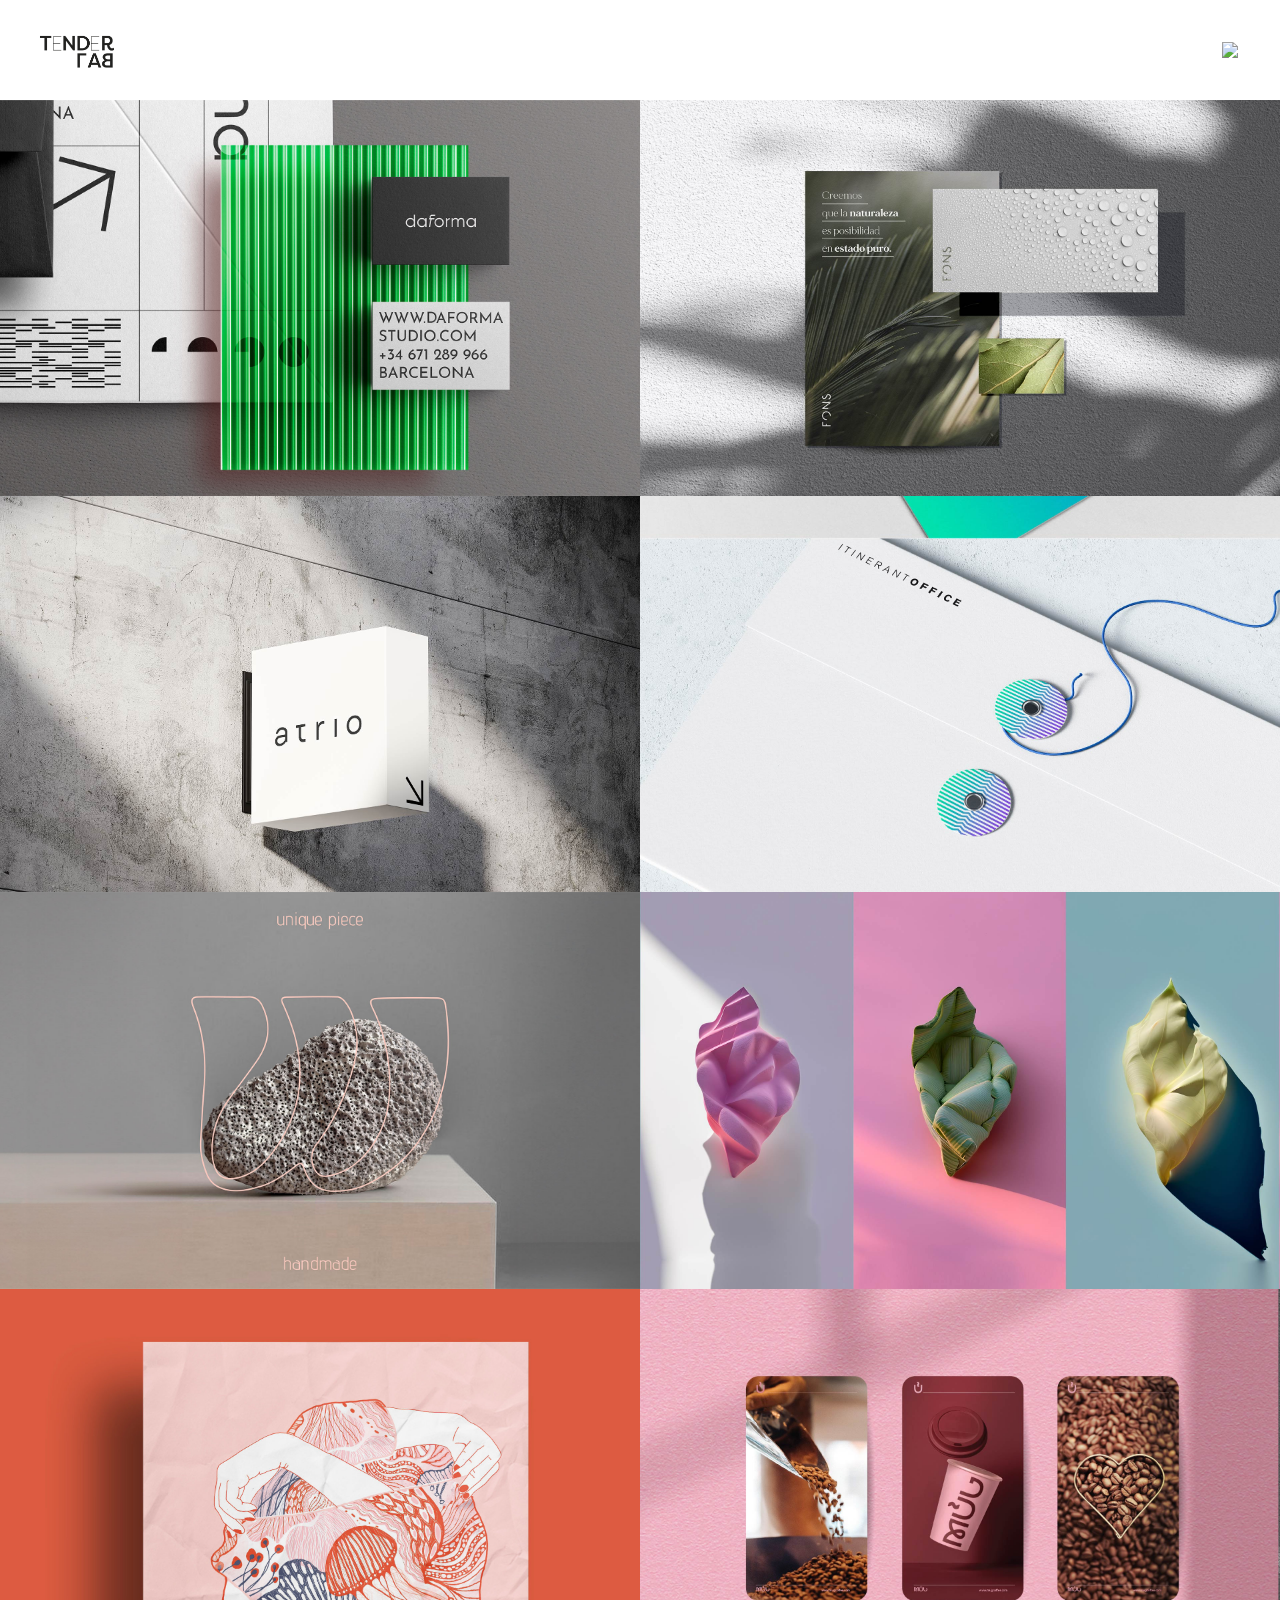
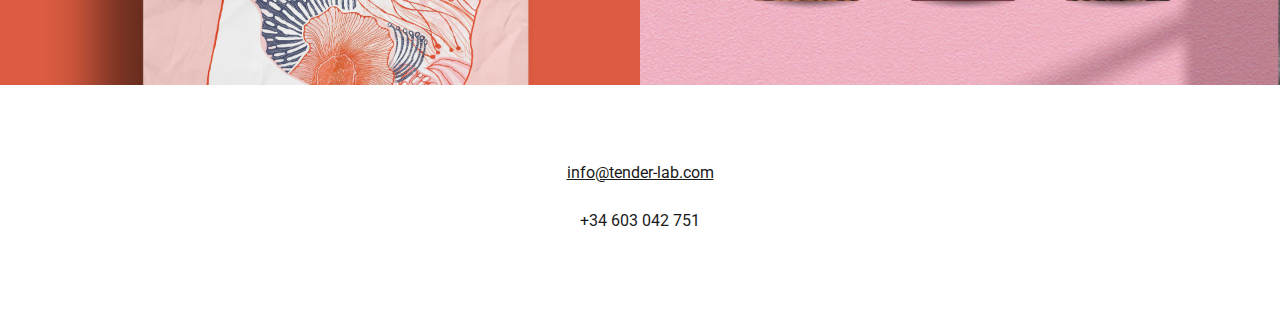
==== commit 9a4ca4e7: "Add files via upload" ====
--- a/index.html
+++ b/index.html
@@ -1,5 +1,5 @@
 <!DOCTYPE html>
-<!-- saved from url=(0027)https://www.keisukeono.com/ -->
+
 <html lang="eng" data-whatinput="mouse" data-whatintent="mouse"><head><meta http-equiv="Content-Type" content="text/html; charset=UTF-8">
   
   <meta name="viewport" content="width=device-width, initial-scale=1.0">
@@ -11,29 +11,25 @@
   <link href="css/css2" rel="stylesheet">
   <link rel="stylesheet" href="css/style.css">
   
-  <title></title>
-
-<!-- All In One SEO Pack 3.7.1[704,722] -->
-<meta name="description" content="フォトグラファー 小野慶輔 のウェブサイトです。">
-
-<script type="application/ld+json" class="aioseop-schema">{"@context":"https://schema.org","@graph":[{"@type":"Organization","@id":"https://www.keisukeono.com/#organization","url":"https://www.keisukeono.com/","name":"KEISUKE ONO","sameAs":[]},{"@type":"WebSite","@id":"https://www.keisukeono.com/#website","url":"https://www.keisukeono.com/","name":"KEISUKE ONO","publisher":{"@id":"https://www.keisukeono.com/#organization"},"potentialAction":{"@type":"SearchAction","target":"https://www.keisukeono.com/?s={search_term_string}","query-input":"required name=search_term_string"}},{"@type":"WebPage","@id":"https://www.keisukeono.com#webpage","url":"https://www.keisukeono.com","inLanguage":"ja","name":"KEISUKE ONO","isPartOf":{"@id":"https://www.keisukeono.com/#website"},"breadcrumb":{"@id":"https://www.keisukeono.com#breadcrumblist"},"description":"フォトグラファー 小野慶輔 のウェブサイトです。","about":{"@id":"https://www.keisukeono.com/#organization"}},{"@type":"BreadcrumbList","@id":"https://www.keisukeono.com#breadcrumblist","itemListElement":[{"@type":"ListItem","position":1,"item":{"@type":"WebPage","@id":"https://www.keisukeono.com/","url":"https://www.keisukeono.com/","name":"KEISUKE ONO"}}]}]}</script>
-<link rel="canonical" href="https://www.keisukeono.com/">
+  <title>TenderLab / Welcome</title>
+
+
+<meta name="description" content="Graphic Design /
+Branding / Visual Identity / Packaging / Illustration / Video / Photography/ Social Media">
+
+
+<link rel="canonical" href="https://www.tender-lab.com/">
 <meta property="og:type" content="website">
-<meta property="og:title" content="KEISUKE ONO">
-<meta property="og:url" content="https://www.keisukeono.com/">
-<meta property="og:site_name" content="KEISUKE ONO">
-<meta property="og:image" content="https://www.keisukeono.com/wordpress/wp-content/uploads/2020/10/ogp.png">
-<meta property="og:image:secure_url" content="https://www.keisukeono.com/wordpress/wp-content/uploads/2020/10/ogp.png">
+<meta property="og:title" content="Tender Lab">
+<meta property="og:url" content="https://www.tender-lab.com/">
+<meta property="og:site_name" content="Tender Lab">
 <meta name="twitter:card" content="summary_large_image">
-<meta name="twitter:title" content="KEISUKE ONO">
-<meta name="twitter:image" content="https://www.keisukeono.com/wordpress/wp-content/uploads/2020/10/ogp.png">
+<meta name="twitter:title" content="Tender Lab">
+
 
 <!--  -->
-
-	<link rel="stylesheet" id="wp-block-library-css" href="css/style.min.css" type="text/css" media="all">
-<link rel="https://api.w.org/" href="https://www.keisukeono.com/wp-json/">
-<link rel="EditURI" type="application/rsd+xml" title="RSD" href="https://www.keisukeono.com/wordpress/xmlrpc.php?rsd">
-<link rel="wlwmanifest" type="application/wlwmanifest+xml" href="https://www.keisukeono.com/wordpress/wp-includes/wlwmanifest.xml"> 
+<link rel="stylesheet" id="wp-block-library-css" href="css/style.min.css" type="text/css" media="all">
+
 <style>
   @import url('https://fonts.googleapis.com/css2?family=Alexandria:wght@100;200;300;600&family=Epilogue:wght@100;500;600;700&family=Roboto:wght@100;300;700;900&display=swap');
   </style>
@@ -45,25 +41,23 @@
 <header class="g-header">
 
   <div class="g-menuBtn"><button><img class="g-headerLogo"  src="img/logo-light.gif"></button></div>
-  <div class="g-menuBtn-right"><button><img class="g-headerLogo"  src="img/menu.png"></button></div>
+  <div class="g-menuBtn-right"><button><img class="g-headerLogo"  src="img/menu_dado.png"></button></div>
   
   <div class="g-menu">
     <div class="g-menuInner">
       <div class="g-menuLists">
         <ul class="g-menuList">
+          <li><a href="about_us.html"><span>ABOUT US</span></a></li>
+          <li><a href="https://www.instagram.com/_tenderlab/" target="_blank"><span>INSTAGRAM</span></a></li>
           <li><a href="project_1.html"><span>DAFORMA</span></a></li>
-                        <li><a href="project_2.html"><span>FONS ORIGIN</span></a></li>
-                        <li><a href="project_3.html"><span>ATRIO ARCHITECTURE</span></a></li>
-                        <li><a href="project_4.html"><span>ITINERANT OFFICE</span></a></li>
-                        <li><a href="project_5.html"><span>WILDFLOWER</span></a></li>
-                        <li><a href="project_6.html"><span>MP$</span></a></li>
-                        <li><a href="project_7.html"><span>ILOVE</span></a></li>
-                        <li><a href="project_8.html"><span>MUG</span></a></li>
-                    </ul>
-        <ul class="g-menuList mini">
-          <li><a href="about_us.html"><span>PROFILE</span></a></li>
-          <li><a href="https://www.instagram.com/_tenderlab/" target="_blank"><span>INSTAGRAM</span></a></li>
-        </ul>
+          <li><a href="project_2.html"><span>FONS ORIGIN</span></a></li>
+          <li><a href="project_3.html"><span>ATRIO ARCHITECTURE</span></a></li>
+          <li><a href="project_4.html"><span>ITINERANT OFFICE</span></a></li>
+          <li><a href="project_5.html"><span>WILDFLOW</span></a></li>
+          <li><a href="project_6.html"><span>MP$</span></a></li>
+          <li><a href="project_7.html"><span>ILOVE</span></a></li>
+          <li><a href="project_8.html"><span>MUG</span></a></li>
+          </ul>
 
       </div>
     </div>
@@ -77,7 +71,7 @@
     <div class="l-photoIndex">
         <div class="l-photoIndex__item"><a href="project_1.html">
       <div class="l-photoIndex__image">
-        <img src="img/1.jpg" alt="" class="show">
+        <img src="img/0/1.jpg" alt="" class="show">
       </div>
       <div class="l-photoIndex__information">
         <div class="l-photoIndex__titles">
@@ -124,7 +118,7 @@
           <div class="l-photoIndex__category">ATRIO</div>
           
                     
-          <div class="l-photoIndex__counter">Creative Development</div>
+          <div class="l-photoIndex__counter">Visual Identity</div>
           
         </div>
         <div class="l-photoIndex__bg"><svg xmlns="http://www.w3.org/2000/svg" viewBox="0 0 350 390"><polygon points="350 390 0 390 0 0 350 390"></polygon></svg></div>
--- a/css/style.css
+++ b/css/style.css
@@ -27,6 +27,7 @@
     list-style: none;
     padding: 0;
     margin: 0;
+    text-align: center;
 }
 
 
@@ -42,10 +43,6 @@
     --color-bg-2: #e4e4e4;
     --color-grey: #4d4d4d;
     --color-green: #182220;
-    /* --font-gothic: YakuHanJP_Narrow, "游ゴシック", YuGothic, "ヒラギノ角ゴ Pro", "Hiragino Kaku Gothic Pro", "Arial", "メイリオ", "Meiryo", sans-serif;
-    --font-ie: メイリオ, "ヒラギノ角ゴ Pro", "Hiragino Kaku Gothic Pro", "Arial", "メイリオ", "Meiryo", sans-serif;
-    --font-serif: "Baskerville", sans-serif;
-    --font-sansserif: "Work Sans", YakuHanJP_Narrow, "游ゴシック", YuGothic, "ヒラギノ角ゴ Pro", "Hiragino Kaku Gothic Pro", sans-serif; */
     --font-size: 1rem;
     --font-size-px: 16px;
     --easing: cubic-bezier(0.25, 1, 0.5, 1);
@@ -67,9 +64,7 @@
     color: var(--color-black);
  
 font-family: 'Roboto', sans-serif;
-
     background-color: var(--color-white);
-    /* line-height: 1.8; */
     line-height: .9;
     -webkit-font-smoothing: antialiased;
     padding-top: 6.25rem;
@@ -171,13 +166,6 @@
     top: 0;
     left: 0;
     z-index: 100;
-    /* From https://css.glass */
-/* background: rgba(255, 255, 255, 0.06);
-backdrop-filter: blur(5.2px);
--webkit-backdrop-filter: blur(5.2px); */
-    
-
-
 }
 .g-footer{
     display: flex;
@@ -193,9 +181,9 @@
 
 
 @media screen and (max-width: 640px) {
-    .g-header {
-        /* height: 5.4375rem; */
-    }
+    /* .g-header {
+        height: 5.4375rem;
+    } */
     .home .g-header {
         position: relative;
         /* height: 50vh; */
@@ -302,7 +290,7 @@
 
 .profile_pic{
     width: fit-content;
-    height: 50vh;
+    height: 84vh;
     display: inline;
 }
 
@@ -321,11 +309,8 @@
        }
 }
 
-
-
-
 .g-menuList {
-    margin-bottom: 1.875rem;
+    /* margin-bottom: 1.875rem; */
     opacity: 0;
     transition: opacity 0.3s cubic-bezier(0.77, 0, 0.175, 1) 0.3s;
 }
@@ -371,9 +356,9 @@
     font-size: 0.75rem;
 }
 @media screen and (max-width: 640px) {
-    .g-menuList {
+    /* .g-menuList {
         margin-bottom: 3.75rem;
-    }
+    } */
     .g-menuList.mini {
         margin-bottom: 2.5rem;
     }
@@ -443,11 +428,8 @@
     transition: opacity 1s var(--easing);
 }
 .g-menuBtn-right img{
- width: 70%;
-}
-
-
-
+ width: 50%;
+}
 
 .g-menuBtn-right button {
     width: 100%;
@@ -456,7 +438,6 @@
     box-sizing: border-box;
     cursor: pointer;
 }
-
 
 .is-opening .g-menuBtn {
     opacity: 0;
@@ -586,8 +567,6 @@
     -webkit-transition: all 0.5s;
 }
 
-
-
 .l-photoIndex__item_inner {
     width: 90%;
     position: relative;
@@ -597,8 +576,6 @@
 .l-photoIndex__item:hover:after {
     opacity:1;
 }
-
-
 
 .l-photoIndex__item a {
     display: block;
@@ -739,6 +716,14 @@
         border-width: 4px 4px 0 4px;
         margin-left: -4px;
     }
+
+
+    .l-photoIndex__titles {
+            font-size: 48px;
+            -webkit-text-stroke: 1px;
+    
+         
+    }
 }
 .l-photoSlider__loading {
     width: 100px;
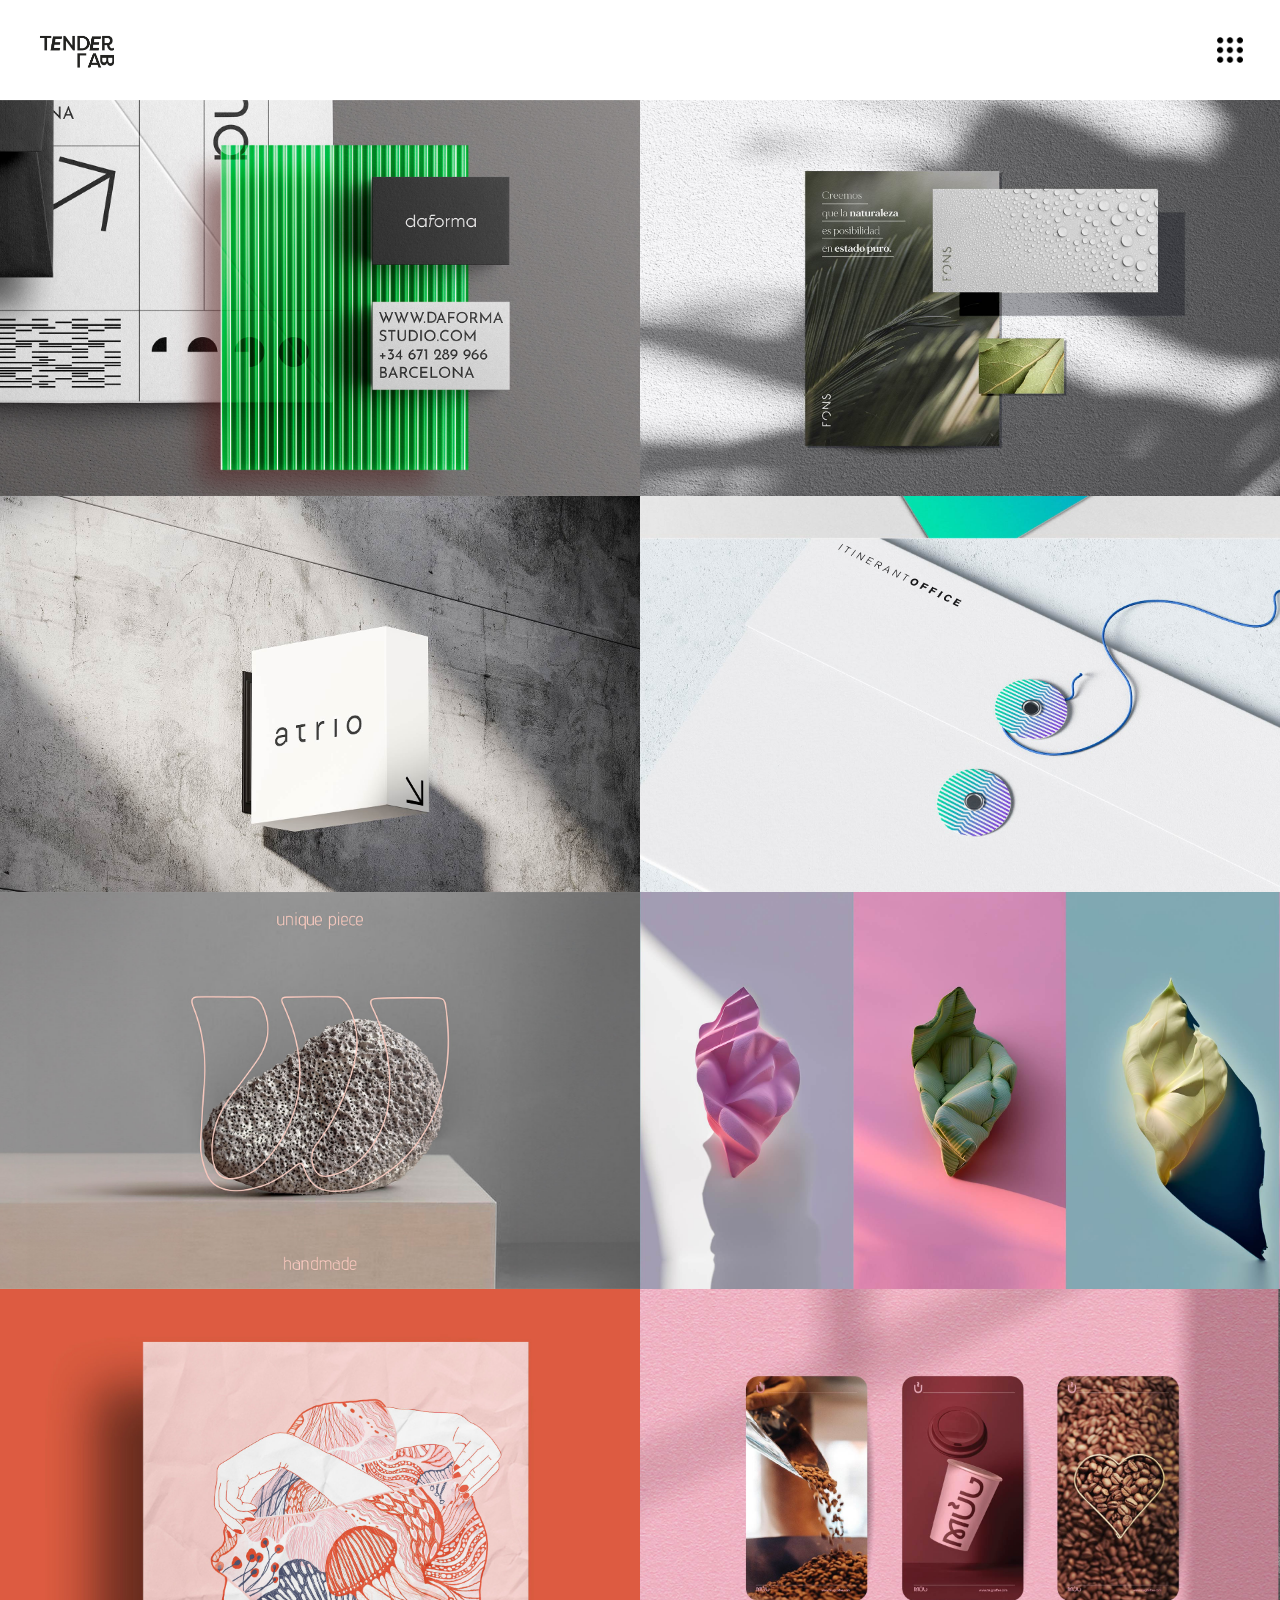
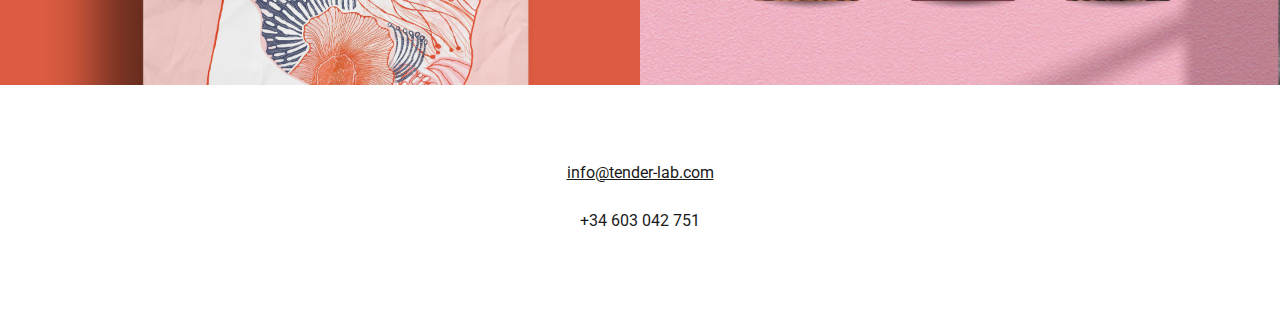
==== commit 155d1c58: "Add files via upload" ====
--- a/index.html
+++ b/index.html
@@ -39,7 +39,6 @@
 
 <body class="home blog page--loaded">  
 <header class="g-header">
-
   <div class="g-menuBtn"><button><img class="g-headerLogo"  src="img/logo-light.gif"></button></div>
   <div class="g-menuBtn-right"><button><img class="g-headerLogo"  src="img/menu_dado.png"></button></div>
   
--- a/css/style.css
+++ b/css/style.css
@@ -256,7 +256,7 @@
     box-sizing: border-box;
     position: relative;
     z-index: 1;
-    font-family: var(--font-sansserif);
+    /* font-family: var(--font-sansserif); */
     letter-spacing: 0.1em;
     /* background-color: white; */
     opacity: .8;
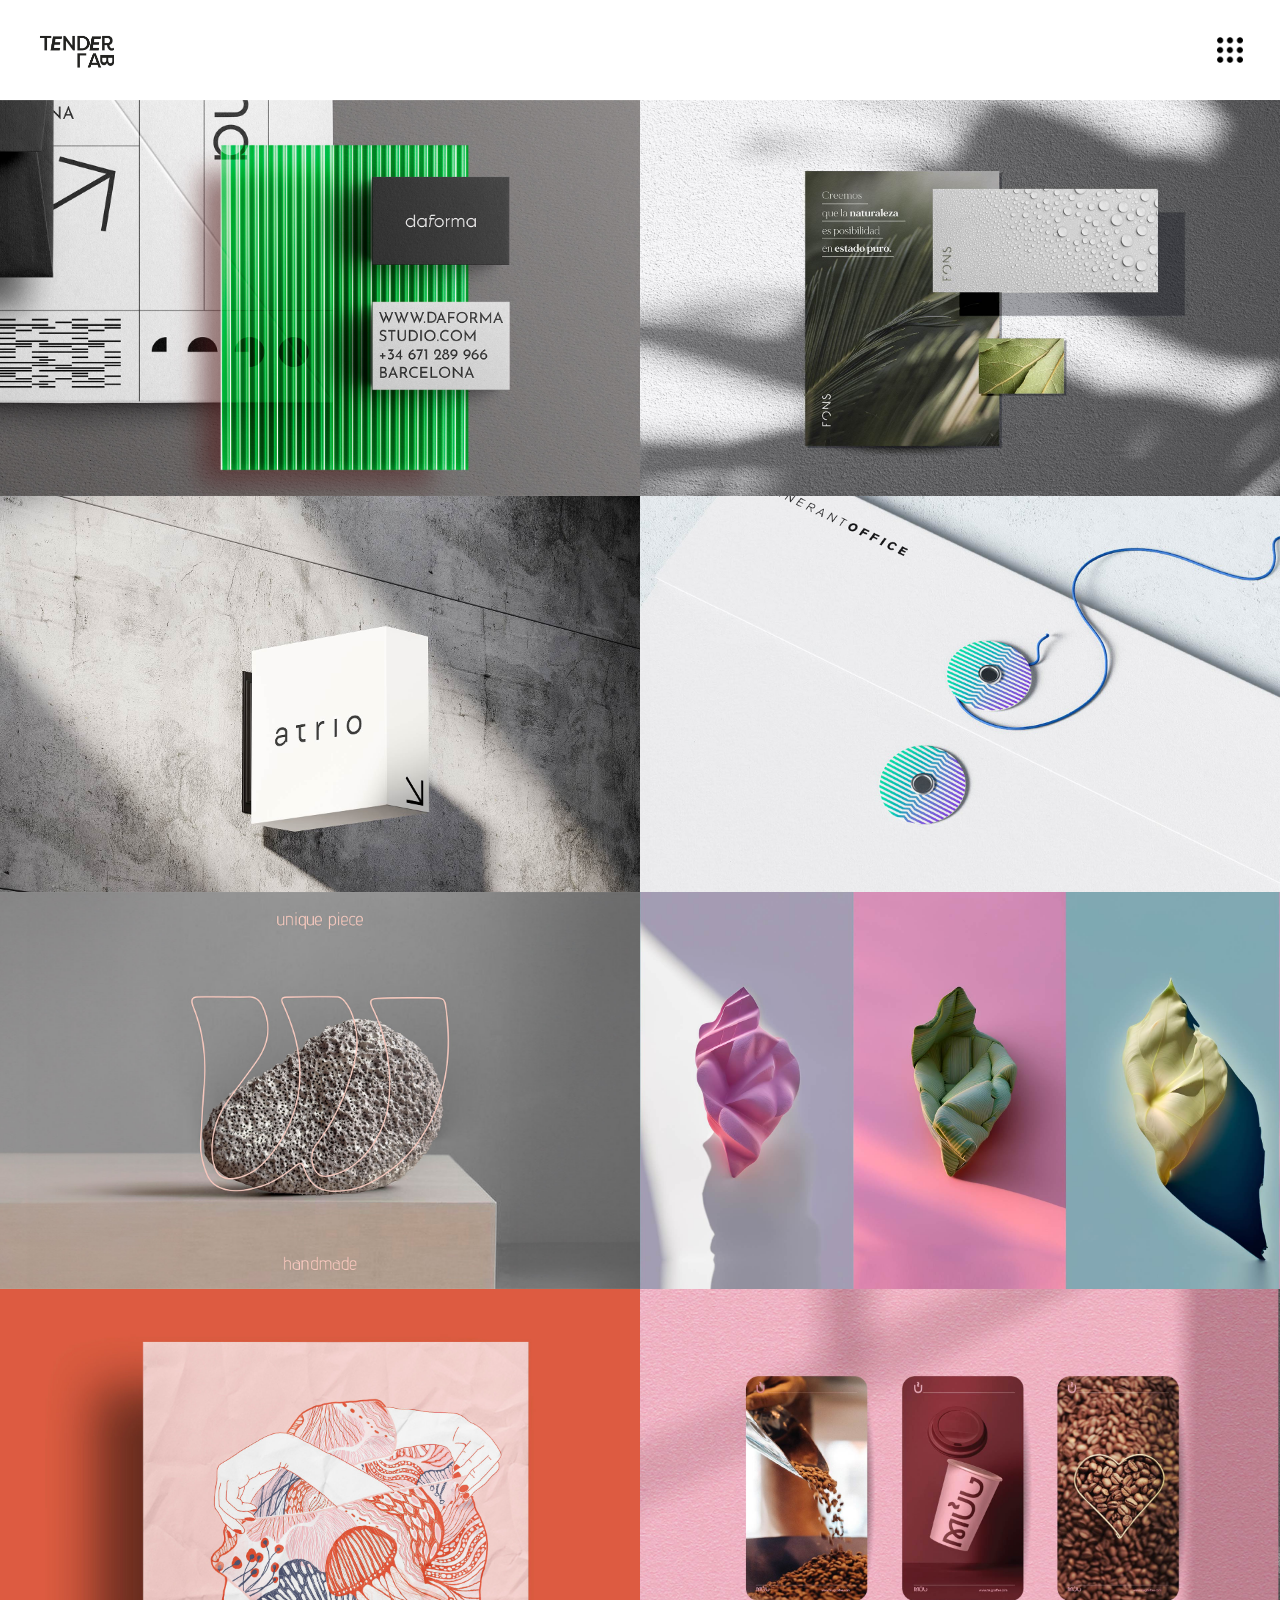
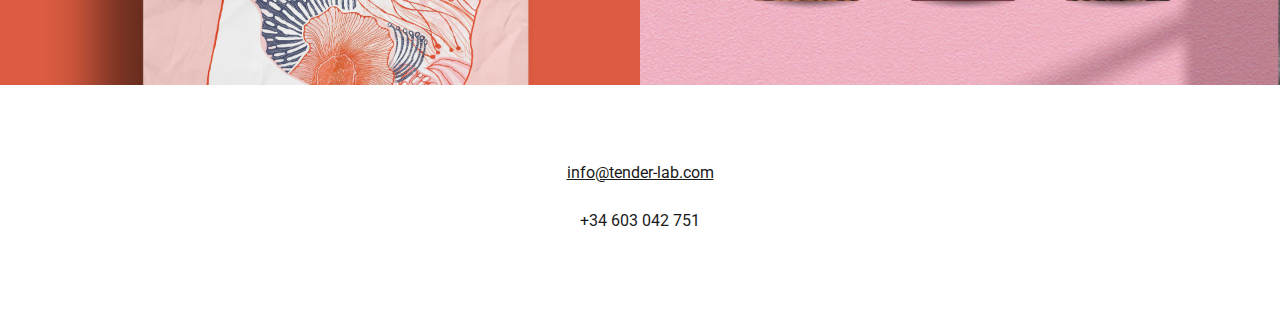
==== commit ced7e872: "Add files via upload" ====
--- a/index.html
+++ b/index.html
@@ -29,7 +29,7 @@
 
 <!--  -->
 <link rel="stylesheet" id="wp-block-library-css" href="css/style.min.css" type="text/css" media="all">
-
+<link href="https://fonts.googleapis.com/css2?family=Work+Sans:wght@400;600&display=swap" rel="stylesheet">
 <style>
   @import url('https://fonts.googleapis.com/css2?family=Alexandria:wght@100;200;300;600&family=Epilogue:wght@100;500;600;700&family=Roboto:wght@100;300;700;900&display=swap');
   </style>
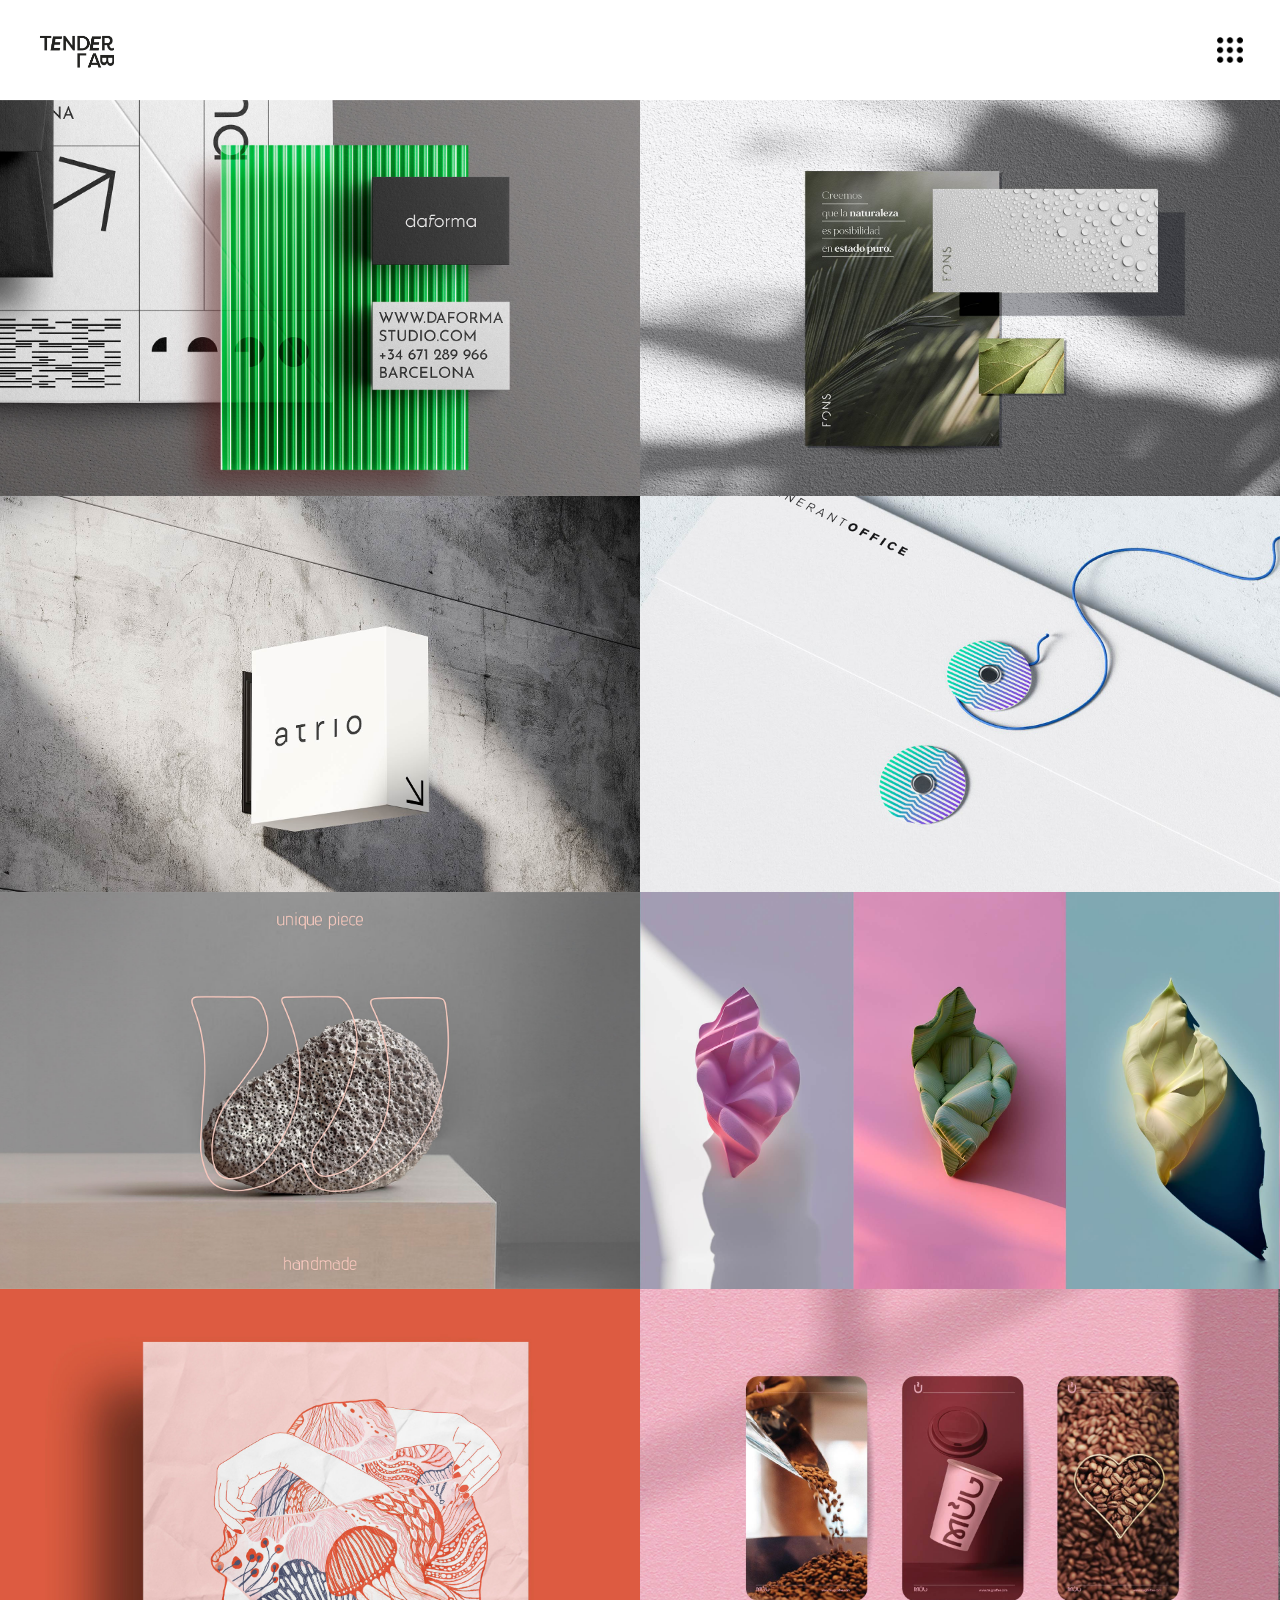
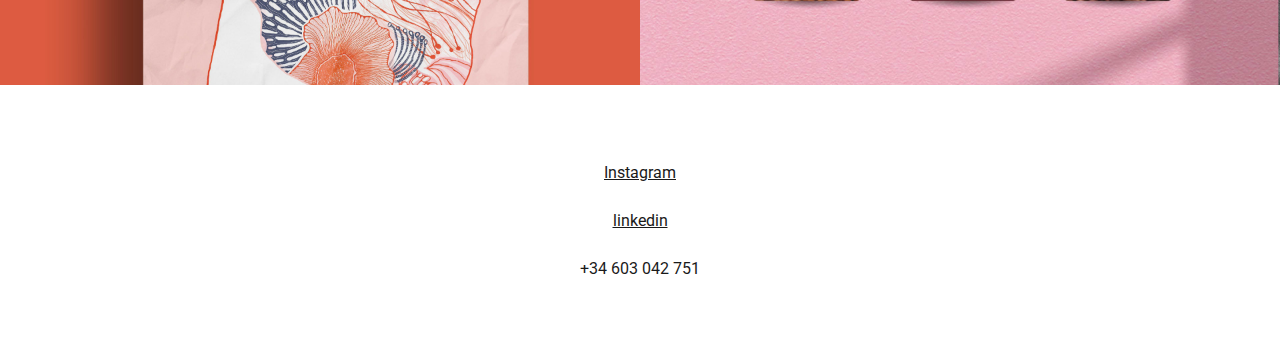
==== commit b032d1d2: "Add files via upload" ====
--- a/index.html
+++ b/index.html
@@ -29,7 +29,7 @@
 
 <!--  -->
 <link rel="stylesheet" id="wp-block-library-css" href="css/style.min.css" type="text/css" media="all">
-<link href="https://fonts.googleapis.com/css2?family=Work+Sans:wght@400;600&display=swap" rel="stylesheet">
+
 <style>
   @import url('https://fonts.googleapis.com/css2?family=Alexandria:wght@100;200;300;600&family=Epilogue:wght@100;500;600;700&family=Roboto:wght@100;300;700;900&display=swap');
   </style>
@@ -53,7 +53,7 @@
           <li><a href="project_3.html"><span>ATRIO ARCHITECTURE</span></a></li>
           <li><a href="project_4.html"><span>ITINERANT OFFICE</span></a></li>
           <li><a href="project_5.html"><span>WILDFLOW</span></a></li>
-          <li><a href="project_6.html"><span>MP$</span></a></li>
+          <li><a href="project_6.html"><span>MP4</span></a></li>
           <li><a href="project_7.html"><span>ILOVE</span></a></li>
           <li><a href="project_8.html"><span>MUG</span></a></li>
           </ul>
@@ -168,7 +168,7 @@
       </div>
       <div class="l-photoIndex__information">
         <div class="l-photoIndex__titles">
-          <div class="l-photoIndex__category">MP$</div>
+          <div class="l-photoIndex__category">MP4</div>
           
                     
           <div class="l-photoIndex__counter">Design & Animation</div>
@@ -240,7 +240,8 @@
 </main>
 <footer class="g-footer">
   <p>
-    <a href="mailto:info@tender-lab.com">info@tender-lab.com</a><br>
+    <a href="https://www.instagram.com/_tenderlab/" target="_blank">Instagram</a><br>
+    <a href="https://www.linkedin.com/in/tender-lab/" target="_blank">linkedin</a><br>
    <a href="tel:090-5484-7469">+34 603 042 751</a><br>
    <!-- <a href="https://www.instagram.com/_tenderlab/" target="_blank">Instagram</a> -->
 
--- a/css/style.css
+++ b/css/style.css
@@ -256,7 +256,7 @@
     box-sizing: border-box;
     position: relative;
     z-index: 1;
-    /* font-family: var(--font-sansserif); */
+    font-family: sans-serif;
     letter-spacing: 0.1em;
     /* background-color: white; */
     opacity: .8;
@@ -321,7 +321,7 @@
     display: inline-block;
     text-decoration: none;
     line-height: 2.4;
-    font-size: 1.2rem;
+    font-size: 1.4rem;
     position: relative;
     transition: color 0.3s cubic-bezier(0.77, 0, 0.175, 1);
 }
@@ -363,7 +363,7 @@
         margin-bottom: 2.5rem;
     }
     .g-menuList li a {
-        font-size: 1.125rem;
+        font-size: 1rem;
     }
     .g-menuList.mini li a {
         font-size: 1rem;
@@ -469,7 +469,7 @@
         padding: 1.3125rem;
     }
     .g-menuBtn-right img{
-        width: 100%;
+        width: 50%;
        }
 }
 .g-menuBack {
